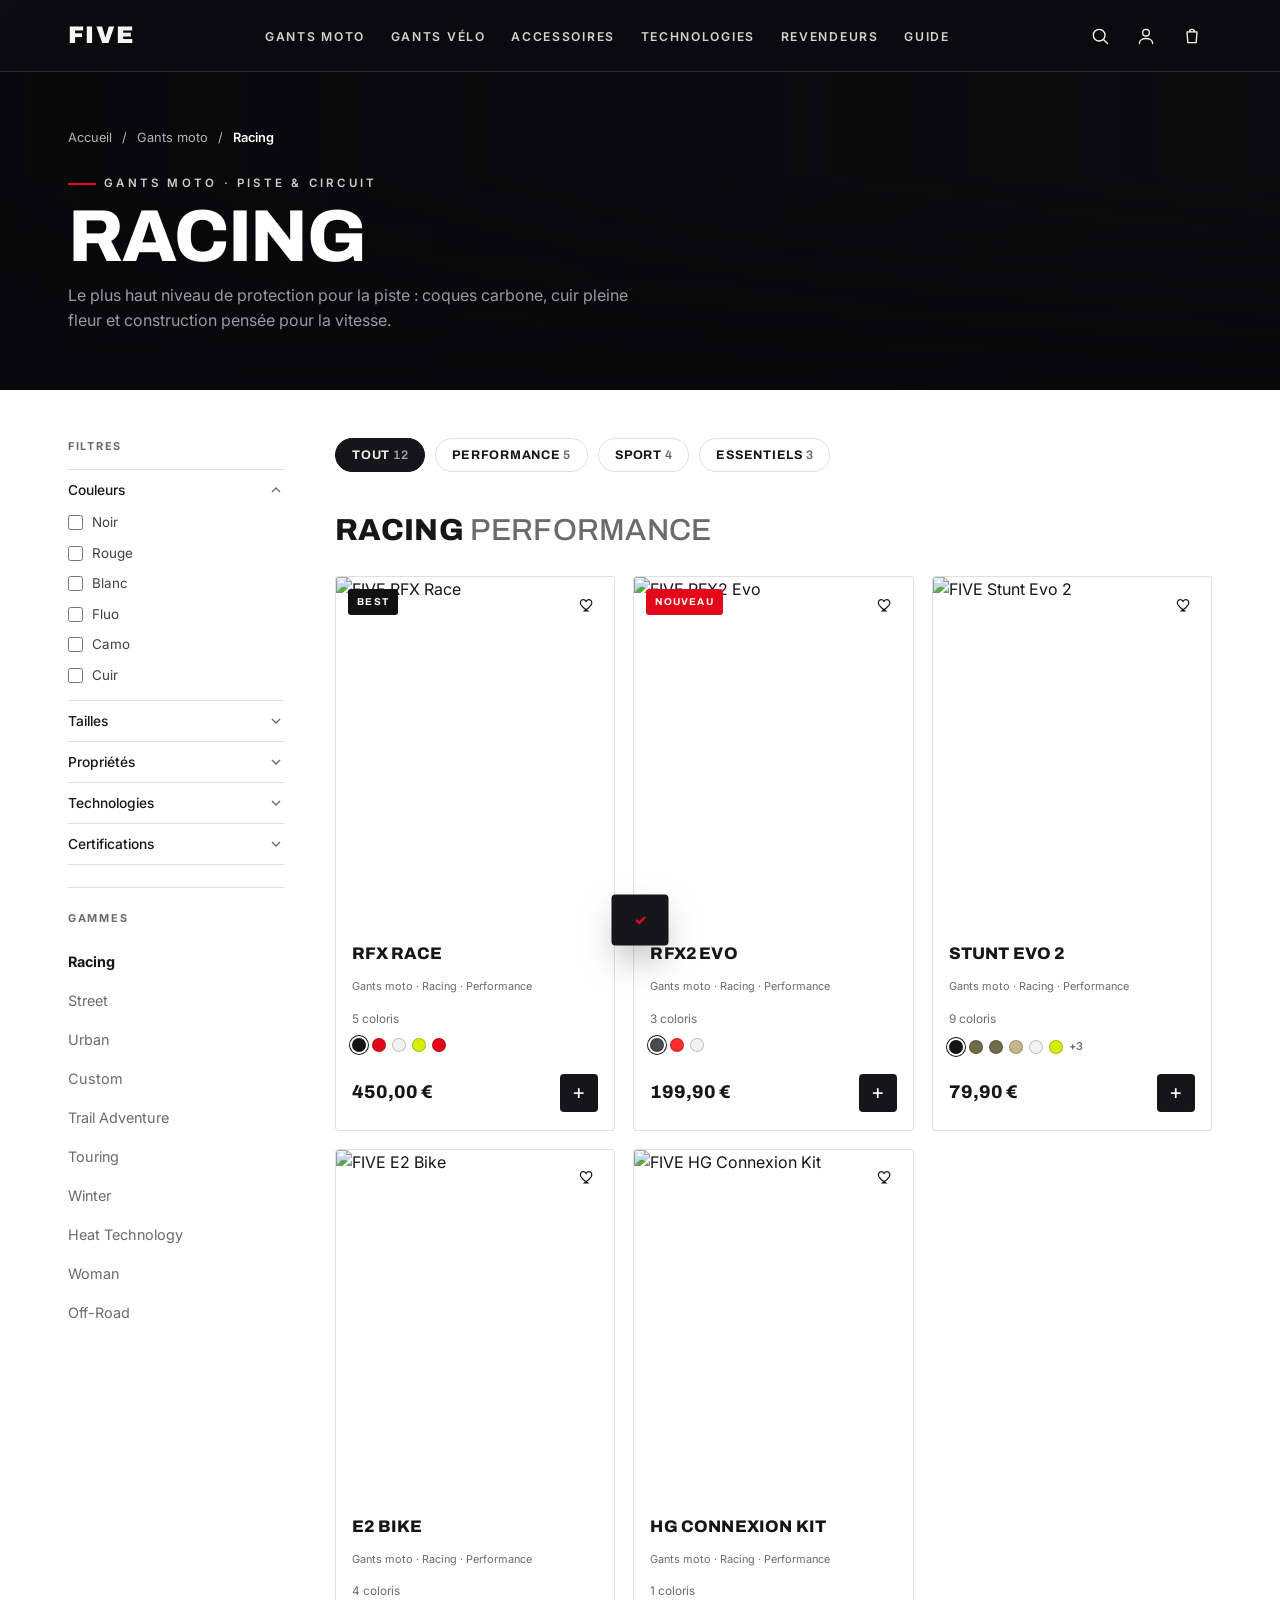
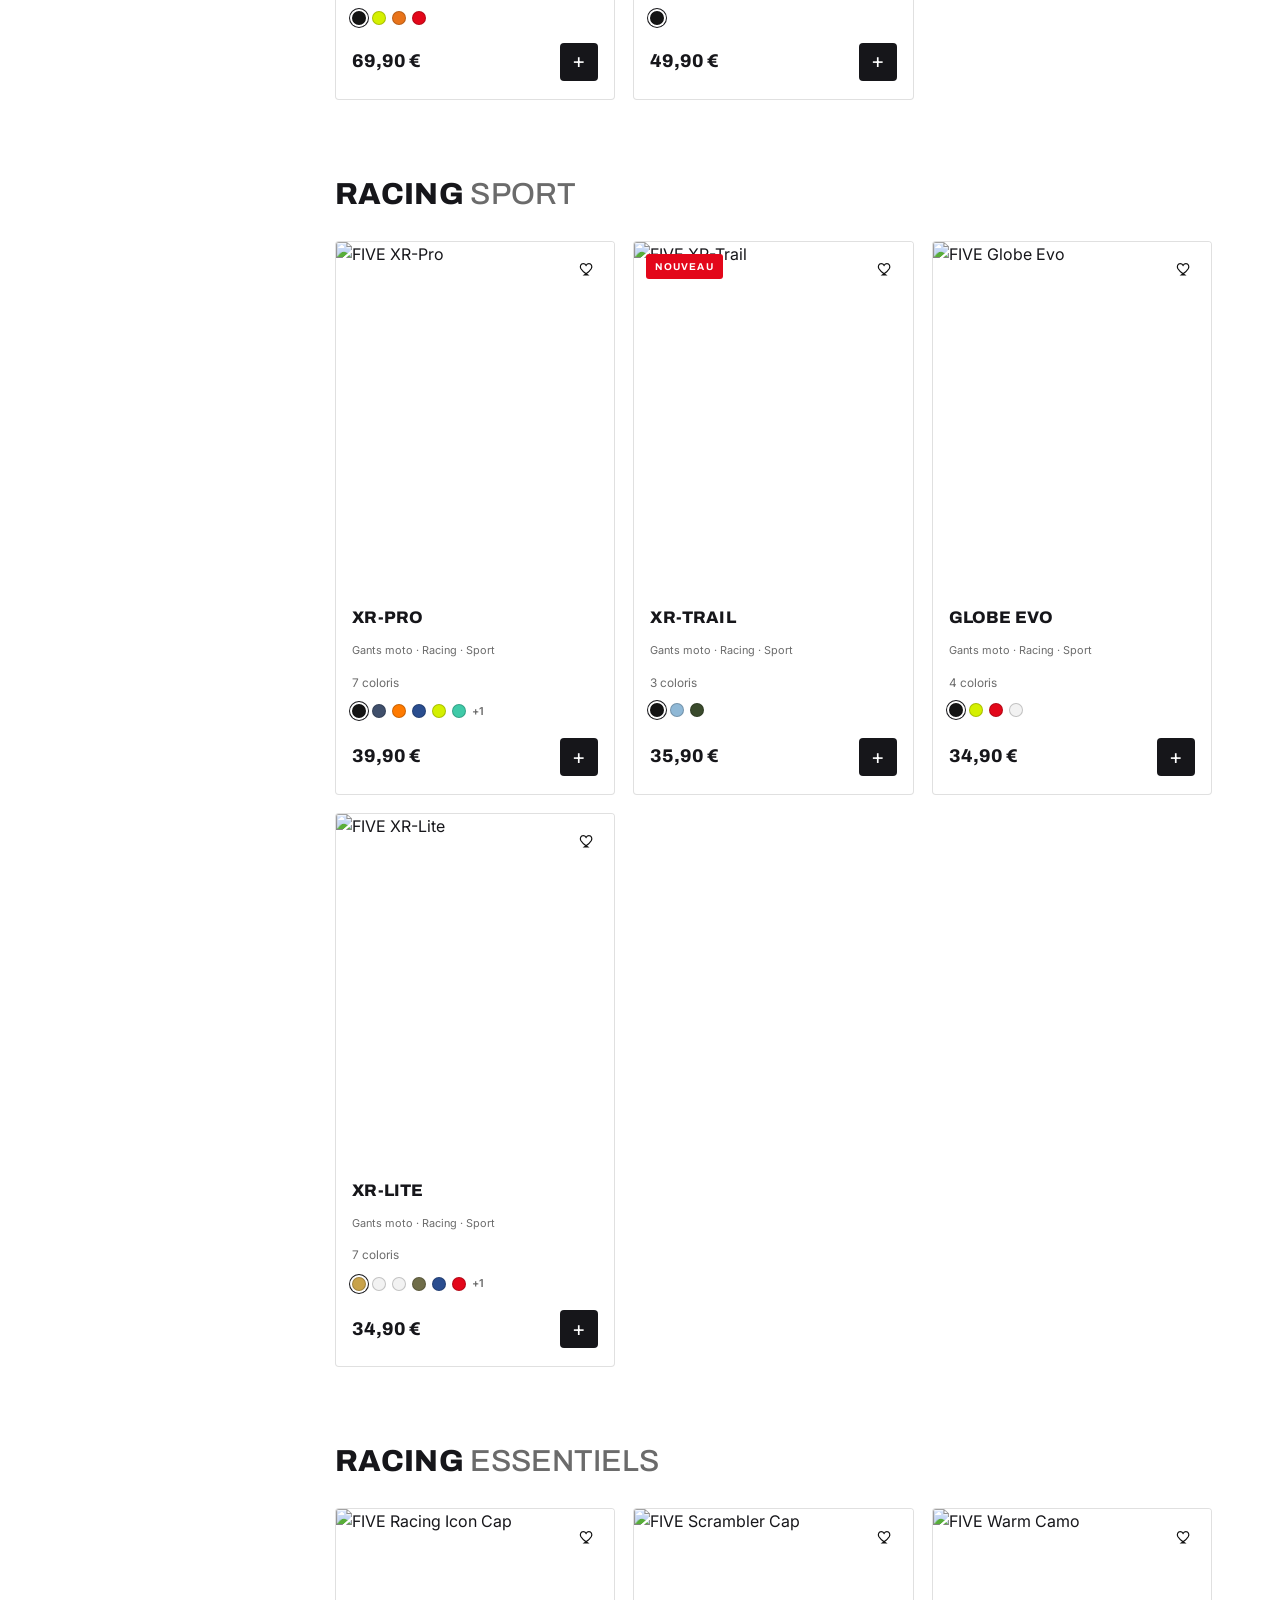
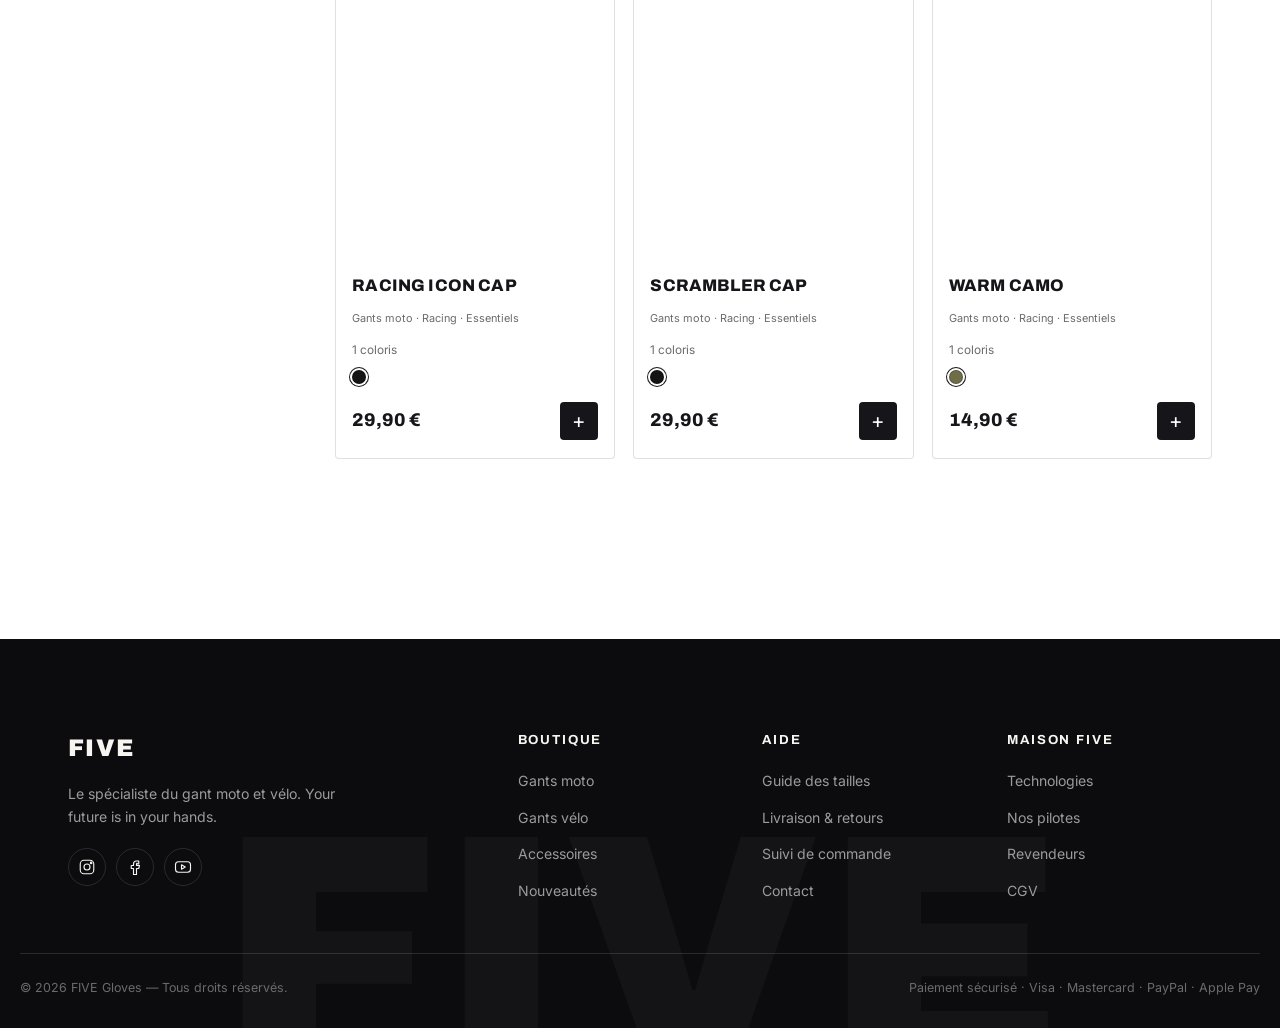
==== categorie.html @ 4d0d334b "Panier complet, pages catégorie et méga-menu de navigation - Panier : module partagé cart.js (localS" ====
<!DOCTYPE html>
<html lang="fr">
<head>
  <meta charset="UTF-8" />
  <meta name="viewport" content="width=device-width, initial-scale=1.0" />
  <title>FIVE — Catégorie</title>
  <link rel="preconnect" href="https://fonts.googleapis.com" />
  <link rel="preconnect" href="https://fonts.gstatic.com" crossorigin />
  <link href="https://fonts.googleapis.com/css2?family=Archivo:ital,wght@0,400;0,500;0,600;0,700;0,800;0,900;1,700;1,800;1,900&family=Inter:wght@400;500;600;700&display=swap" rel="stylesheet" />
  <link rel="stylesheet" href="assets/css/styles.css" />
</head>
<body class="page-category">
  <!-- ============ HEADER ============ -->
  <header class="site-header is-solid" id="header">
    <div class="container header__inner">
      <a href="index.html" class="logo" aria-label="FIVE accueil">FIVE</a>
      <nav class="nav" id="primary-nav" aria-label="Navigation principale">
        <ul class="nav__list">
          <li><a href="index.html#terrain">Gants moto</a></li>
          <li><a href="index.html#terrain">Gants vélo</a></li>
          <li><a href="index.html#nouveautes">Accessoires</a></li>
          <li><a href="index.html#techno">Technologies</a></li>
          <li><a href="#">Revendeurs</a></li>
          <li><a href="#">Guide</a></li>
        </ul>
      </nav>
      <div class="header__actions">
        <button class="icon-btn" aria-label="Rechercher" data-action="search">
          <svg viewBox="0 0 24 24" aria-hidden="true"><circle cx="11" cy="11" r="7"/><line x1="21" y1="21" x2="16.5" y2="16.5"/></svg>
        </button>
        <button class="icon-btn" aria-label="Mon compte">
          <svg viewBox="0 0 24 24" aria-hidden="true"><circle cx="12" cy="8" r="4"/><path d="M4 21c0-4 4-6 8-6s8 2 8 6"/></svg>
        </button>
        <button class="icon-btn icon-btn--cart" aria-label="Panier" data-action="cart">
          <svg viewBox="0 0 24 24" aria-hidden="true"><path d="M6 7h12l-1 13H7L6 7z"/><path d="M9 7a3 3 0 0 1 6 0"/></svg>
          <span class="cart-count" id="cart-count">0</span>
        </button>
        <button class="burger" id="burger" aria-label="Menu" aria-expanded="false" aria-controls="primary-nav">
          <span></span><span></span><span></span>
        </button>
      </div>
    </div>
  </header>

  <main>
    <!-- ============ HERO CATÉGORIE ============ -->
    <section class="cat-hero" id="cat-hero">
      <img class="cat-hero__bg" id="cat-hero-img" src="" alt="" referrerpolicy="no-referrer" />
      <div class="cat-hero__overlay" aria-hidden="true"></div>
      <div class="container cat-hero__inner">
        <nav class="breadcrumb breadcrumb--light" aria-label="Fil d'ariane">
          <a href="index.html">Accueil</a><span>/</span>
          <a href="index.html#categories">Gants moto</a><span>/</span>
          <span id="bc-cat" aria-current="page">Catégorie</span>
        </nav>
        <p class="overline" id="cat-tag">Gants moto</p>
        <h1 class="cat-hero__title" id="cat-name">Catégorie</h1>
        <p class="cat-hero__desc" id="cat-desc"></p>
      </div>
    </section>

    <!-- ============ LISTE PRODUITS ============ -->
    <section class="cat-list">
      <div class="container cat-layout">
        <aside class="cat-sidebar" id="cat-sidebar" aria-label="Filtres et gammes"><!-- JS --></aside>
        <div class="cat-main">
          <div class="cat-chips" id="cat-chips"><!-- JS --></div>
          <div class="cat-groups" id="cat-groups"><!-- JS --></div>
        </div>
      </div>
    </section>
  </main>

  <!-- ============ FOOTER ============ -->
  <footer class="site-footer">
    <span class="footer__watermark" aria-hidden="true">FIVE</span>
    <div class="container footer__inner">
      <div class="footer__brand">
        <a href="index.html" class="logo">FIVE</a>
        <p>Le spécialiste du gant moto et vélo. Your future is in your hands.</p>
        <div class="socials">
          <a href="#" aria-label="Instagram"><svg viewBox="0 0 24 24"><rect x="3" y="3" width="18" height="18" rx="5"/><circle cx="12" cy="12" r="4"/><circle cx="17.5" cy="6.5" r="1"/></svg></a>
          <a href="#" aria-label="Facebook"><svg viewBox="0 0 24 24"><path d="M14 8h3V4h-3a4 4 0 0 0-4 4v2H7v4h3v8h4v-8h3l1-4h-4V8a1 1 0 0 1 1-1z"/></svg></a>
          <a href="#" aria-label="YouTube"><svg viewBox="0 0 24 24"><rect x="2" y="5" width="20" height="14" rx="4"/><path d="M10 9l5 3-5 3V9z"/></svg></a>
        </div>
      </div>
      <nav class="footer__col" aria-label="Boutique">
        <h4>Boutique</h4>
        <ul><li><a href="index.html#nouveautes">Gants moto</a></li><li><a href="index.html#nouveautes">Gants vélo</a></li><li><a href="index.html#nouveautes">Accessoires</a></li><li><a href="index.html#nouveautes">Nouveautés</a></li></ul>
      </nav>
      <nav class="footer__col" aria-label="Aide">
        <h4>Aide</h4>
        <ul><li><a href="#">Guide des tailles</a></li><li><a href="#">Livraison &amp; retours</a></li><li><a href="#">Suivi de commande</a></li><li><a href="#">Contact</a></li></ul>
      </nav>
      <nav class="footer__col" aria-label="Maison Five">
        <h4>Maison Five</h4>
        <ul><li><a href="index.html#techno">Technologies</a></li><li><a href="#">Nos pilotes</a></li><li><a href="#">Revendeurs</a></li><li><a href="#">CGV</a></li></ul>
      </nav>
    </div>
    <div class="container footer__bottom">
      <p>© 2026 FIVE Gloves — Tous droits réservés.</p>
      <p class="footer__pay">Paiement sécurisé · Visa · Mastercard · PayPal · Apple Pay</p>
    </div>
  </footer>

  <div class="toast" id="toast" role="status" aria-live="polite"></div>

  <script src="assets/js/data.js"></script>
  <script src="assets/js/cart.js"></script>
  <script src="assets/js/nav.js"></script>
  <script src="assets/js/categorie.js"></script>
</body>
</html>
---- assets/css/styles.css ----
/* ============================================================
   FIVE — Refonte Home / Base
   ============================================================ */

:root {
  /* Couleurs */
  --black: #0c0c0e;
  --black-soft: #141417;
  --black-card: #1a1a1e;
  --cream: #efece4;
  --cream-soft: #e6e2d8;
  --red: #e3071a;
  --red-dark: #b00514;
  --white: #f6f5f2;
  --ink: #16161a;
  --muted-light: #9a9a9f;
  --muted-dark: #6b6b6b;
  --line-dark: rgba(255, 255, 255, .12);
  --line-light: rgba(0, 0, 0, .12);

  /* Typo */
  --font-display: 'Archivo', system-ui, sans-serif;
  --font-body: 'Inter', system-ui, sans-serif;

  /* Layout */
  --container: 1240px;
  --gutter: clamp(20px, 5vw, 48px);
  --header-h: 72px;
  --radius: 4px;

  --ease: cubic-bezier(.22, 1, .36, 1);
}

/* ---------- Reset ---------- */
*, *::before, *::after { box-sizing: border-box; margin: 0; padding: 0; }

html { scroll-behavior: smooth; -webkit-text-size-adjust: 100%; }

body {
  font-family: var(--font-body);
  background: var(--black);
  color: var(--white);
  line-height: 1.6;
  overflow-x: hidden;
  -webkit-font-smoothing: antialiased;
}

img, svg { display: block; max-width: 100%; }
a { color: inherit; text-decoration: none; }
ul { list-style: none; }
button { font-family: inherit; cursor: pointer; border: none; background: none; color: inherit; }
input { font-family: inherit; }

.container { width: 100%; max-width: var(--container); margin-inline: auto; padding-inline: var(--gutter); }

/* ---------- Typo utilitaires ---------- */
.overline {
  font-family: var(--font-body);
  font-size: .72rem;
  font-weight: 600;
  letter-spacing: .28em;
  text-transform: uppercase;
  color: var(--muted-light);
  display: flex;
  align-items: center;
  gap: .7em;
}
.overline::before { content: ""; width: 28px; height: 2px; background: var(--red); display: inline-block; }
.overline--dark { color: var(--muted-dark); }

.section-title {
  font-family: var(--font-display);
  font-weight: 800;
  font-size: clamp(2rem, 5vw, 3.4rem);
  line-height: .98;
  letter-spacing: -.01em;
  text-transform: uppercase;
  color: var(--ink);
  margin: .35em 0 .4em;
}
.section-title--light { color: var(--white); }

.section-desc { color: var(--muted-dark); max-width: 46ch; font-size: .98rem; }
.section-desc--light { color: var(--muted-light); }

.section-head { margin-bottom: clamp(28px, 5vw, 56px); }
.section-head--row {
  display: flex; justify-content: space-between; align-items: flex-end; gap: 40px; flex-wrap: wrap;
}
.section-desc--right { text-align: right; }

/* ---------- Boutons ---------- */
.btn {
  --bg: var(--red); --fg: #fff;
  display: inline-flex; align-items: center; gap: .7em;
  background: var(--bg); color: var(--fg);
  font-family: var(--font-display);
  font-weight: 700; font-size: .82rem; letter-spacing: .12em; text-transform: uppercase;
  padding: 16px 26px; border-radius: var(--radius);
  transition: transform .35s var(--ease), background .25s, color .25s, box-shadow .35s var(--ease);
  position: relative;
}
.btn .arrow { transition: transform .35s var(--ease); }
.btn:hover { transform: translateY(-2px); }
.btn:hover .arrow { transform: translateX(5px); }

.btn--red:hover { background: var(--red-dark); box-shadow: 0 12px 30px -10px rgba(227, 7, 26, .6); }
.btn--ghost { --bg: transparent; --fg: var(--white); border: 1px solid var(--line-dark); }
.btn--ghost:hover { --bg: rgba(255,255,255,.08); border-color: rgba(255,255,255,.4); }
.btn--mini { padding: 11px 18px; font-size: .72rem; }

/* ============================================================
   HEADER
   ============================================================ */
.site-header {
  position: fixed; inset: 0 0 auto 0; z-index: 100;
  height: var(--header-h);
  display: flex; align-items: center;
  background: transparent;
  transition: background .3s, border-color .3s, height .3s;
  border-bottom: 1px solid transparent;
}
.site-header.is-scrolled {
  background: rgba(12,12,14,.85);
  backdrop-filter: blur(14px);
  border-bottom-color: var(--line-dark);
  height: 62px;
}
.header__inner { display: flex; align-items: center; justify-content: space-between; gap: 24px; }

.logo {
  font-family: var(--font-display);
  font-weight: 900; font-size: 1.5rem; letter-spacing: .06em;
  color: var(--white);
}

.nav__list { display: flex; gap: clamp(14px, 2vw, 30px); }
.nav__list a {
  font-size: .76rem; font-weight: 600; letter-spacing: .14em; text-transform: uppercase;
  color: var(--white); opacity: .85; position: relative; padding: 6px 0;
  transition: opacity .2s;
}
.nav__list a::after {
  content: ""; position: absolute; left: 0; bottom: 0; width: 0; height: 2px; background: var(--red);
  transition: width .3s var(--ease);
}
.nav__list a:hover { opacity: 1; }
.nav__list a:hover::after { width: 100%; }

.header__actions { display: flex; align-items: center; gap: 6px; }
.icon-btn {
  width: 40px; height: 40px; display: grid; place-items: center; border-radius: 50%;
  transition: background .2s;
}
.icon-btn:hover { background: rgba(255,255,255,.1); }
.icon-btn svg { width: 20px; height: 20px; fill: none; stroke: var(--white); stroke-width: 1.6; stroke-linecap: round; stroke-linejoin: round; }
.icon-btn--cart { position: relative; }
.cart-count {
  position: absolute; top: 2px; right: 2px;
  min-width: 17px; height: 17px; padding: 0 4px;
  background: var(--red); color: #fff; border-radius: 9px;
  font-size: .62rem; font-weight: 700; display: grid; place-items: center;
  transform: scale(0); transition: transform .3s var(--ease);
}
.cart-count.is-visible { transform: scale(1); }

/* Burger */
.burger { display: none; width: 40px; height: 40px; flex-direction: column; justify-content: center; gap: 5px; padding: 0 9px; }
.burger span { height: 2px; background: var(--white); border-radius: 2px; transition: transform .3s, opacity .3s; }
.burger[aria-expanded="true"] span:nth-child(1) { transform: translateY(7px) rotate(45deg); }
.burger[aria-expanded="true"] span:nth-child(2) { opacity: 0; }
.burger[aria-expanded="true"] span:nth-child(3) { transform: translateY(-7px) rotate(-45deg); }

/* ============================================================
   HERO
   ============================================================ */
.hero {
  position: relative;
  height: 100vh; height: 100dvh;            /* premier écran = nav + hero = 100vh */
  display: flex; align-items: center;
  padding-top: var(--header-h);             /* contenu sous la nav */
  overflow: hidden;
  background: #08080a;                        /* fallback avant chargement vidéo */
}
.hero__video {
  position: absolute; inset: 0; z-index: 0;
  width: 100%; height: 100%; object-fit: cover;  /* plein écran, derrière la nav */
}
.hero__overlay {
  position: absolute; inset: 0; z-index: 1;
  background:
    linear-gradient(90deg, rgba(8,8,10,.92) 0%, rgba(8,8,10,.7) 32%, rgba(8,8,10,.25) 62%, rgba(8,8,10,.15) 100%),
    linear-gradient(0deg, rgba(8,8,10,.7) 0%, transparent 38%);
}
.hero .container { position: relative; z-index: 2; }
.hero__inner {
  max-width: 640px;                          /* bloc texte calé à gauche */
}
.hero__title {
  font-family: var(--font-display);
  font-weight: 800; text-transform: uppercase;
  font-size: clamp(2.1rem, 5.2vw, 4.1rem);
  line-height: .94; letter-spacing: -.02em;
  margin: 18px 0 22px;
}
.hero__title em { color: var(--red); font-style: italic; }
.hero__lead { max-width: 44ch; color: var(--muted-light); font-size: 1rem; margin-bottom: 30px; }
.hero__cta { display: flex; gap: 14px; flex-wrap: wrap; }
@media (min-width: 769px) { .hero__cta { flex-wrap: nowrap; } .hero__cta .btn { white-space: nowrap; } }

/* ============================================================
   MARQUEE
   ============================================================ */
.marquee {
  background: var(--red); color: #fff; overflow: hidden; padding: 13px 0;
  white-space: nowrap; user-select: none;
  border-block: 1px solid rgba(0,0,0,.15);
}
.marquee__track { display: inline-flex; gap: 0; animation: marquee 38s linear infinite; will-change: transform; }
.marquee:hover .marquee__track { animation-play-state: paused; }
.marquee__item {
  font-family: var(--font-display); font-weight: 700; font-size: .82rem;
  letter-spacing: .16em; text-transform: uppercase; padding-inline: 30px;
  display: inline-flex; align-items: center; gap: 30px;
}
.marquee__item::after { content: "✦"; opacity: .55; }
@keyframes marquee { to { transform: translateX(-50%); } }

/* ============================================================
   TERRAIN
   ============================================================ */
.terrain { background: #fff; color: var(--ink); padding: clamp(70px, 10vw, 130px) 0; }
.terrain__grid { display: flex; gap: 16px; height: clamp(440px, 46vw, 600px); }
.terrain-card {
  position: relative; overflow: hidden; border-radius: var(--radius);
  flex: 1 1 50%; min-width: 0;                 /* split interactif */
  display: flex; align-items: flex-end;
  background: #0c0c0e; color: var(--white); padding: 34px;
  transition: flex-basis .9s cubic-bezier(.65, 0, .25, 1), filter .7s ease, box-shadow .7s ease;
}
.terrain-card__img,
.terrain-card__video {
  position: absolute; inset: 0; z-index: 0;
  width: 100%; height: 100%; object-fit: cover;
}
.terrain-card__img { transition: transform .7s var(--ease); }
.terrain-card__video { opacity: 0; transition: opacity .5s var(--ease); }
.terrain-card.is-active .terrain-card__video { opacity: 1; }
.terrain-card::after {                         /* voile pour la lisibilité du texte */
  content: ""; position: absolute; inset: 0; z-index: 1;
  background: linear-gradient(0deg, rgba(8,8,10,.9) 0%, rgba(8,8,10,.25) 42%, rgba(8,8,10,.15) 75%, rgba(8,8,10,.4) 100%);
  transition: background .5s;
}
/* --- Split : piloté par classes (JS) pour éviter le rebond entre les cartes --- */
/* Spécificité > .reveal (qui sinon écrase la transition de la carte) */
.terrain__grid .terrain-card {
  transition: flex-basis .6s cubic-bezier(.65, 0, .25, 1), filter .5s ease,
              box-shadow .5s ease, opacity .8s var(--ease), transform .8s var(--ease);
}
.terrain-card.is-active {
  flex-basis: 66%;
  box-shadow: 0 30px 60px -28px rgba(0,0,0,.8);
}
.terrain-card.is-dim { flex-basis: 34%; filter: brightness(.45) saturate(.85); }
.terrain-card.is-active .terrain-card__img { transform: scale(1.07); }

.terrain-card__body { position: relative; z-index: 2; transition: transform .6s cubic-bezier(.65, 0, .25, 1); }

/* Révélation du méta + bouton sur la carte active ; repli sur l'autre */
.terrain-card__meta, .terrain-card__body .btn {
  transition: opacity .45s ease, transform .55s cubic-bezier(.65, 0, .25, 1);
}
.terrain-card.is-dim .terrain-card__meta,
.terrain-card.is-dim .terrain-card__body .btn {
  opacity: 0; transform: translateY(14px); pointer-events: none;
}
.terrain-card.is-dim .terrain-card__body { transform: translateY(8px); }
.terrain-card__body h3 {
  font-family: var(--font-display); font-weight: 800; text-transform: uppercase;
  font-size: clamp(1.8rem, 4vw, 2.6rem); line-height: 1; margin: 6px 0 10px;
}
.terrain-card__meta { color: var(--muted-light); font-size: .85rem; margin-bottom: 20px; letter-spacing: .04em; }

/* ============================================================
   SHOP / NOUVEAUTÉS
   ============================================================ */
.shop { background: #fff; color: var(--ink); padding: 0 0 clamp(70px, 10vw, 130px); }
.filters { display: flex; gap: 10px; flex-wrap: wrap; margin-bottom: 36px; }
.filter {
  font-family: var(--font-display); font-weight: 700; font-size: .78rem; letter-spacing: .1em; text-transform: uppercase;
  padding: 10px 20px; border: 1px solid var(--line-light); border-radius: 40px;
  color: var(--ink); transition: all .25s var(--ease);
}
.filter:hover { border-color: var(--ink); }
.filter.is-active { background: var(--ink); color: var(--cream); border-color: var(--ink); }

.product-grid { display: grid; grid-template-columns: repeat(4, 1fr); gap: 18px; }

.card {
  background: #fff; border: 1px solid var(--line-light); border-radius: var(--radius);
  overflow: hidden; display: flex; flex-direction: column;
  transition: transform .4s var(--ease), box-shadow .4s var(--ease), opacity .3s, scale .3s;
}
.card:hover { transform: translateY(-5px); box-shadow: 0 22px 40px -22px rgba(0,0,0,.4); }
.card.is-hidden { display: none; }

.card__media {
  position: relative; aspect-ratio: 4 / 5;          /* = ratio réel des packshots (1200×1500) */
  background: #ffffff;
  display: grid; place-items: center; overflow: hidden;
}
.card__media-link { display: block; width: 100%; height: 100%; }
.card__name a { color: inherit; transition: color .2s; }
.card__name a:hover { color: var(--red); }
.card__img {
  width: 100%; height: 100%; object-fit: contain;   /* ratio identique → remplit sans rogner */
  transition: opacity .25s ease;
}
.card__img.is-swapping { opacity: .15; }

.badge {
  position: absolute; top: 12px; left: 12px; z-index: 2;
  font-family: var(--font-display); font-weight: 700; font-size: .62rem; letter-spacing: .12em; text-transform: uppercase;
  padding: 5px 9px; border-radius: 3px; background: var(--red); color: #fff;
}
.badge--best { background: #111; }
.badge--promo { background: #fff; color: var(--red); border: 1px solid var(--red); }

.wishlist {
  position: absolute; top: 10px; right: 10px; z-index: 2;
  width: 34px; height: 34px; border-radius: 50%; background: rgba(255,255,255,.92);
  display: grid; place-items: center; transition: transform .25s, background .25s;
}
.wishlist svg { width: 17px; height: 17px; fill: none; stroke: #111; stroke-width: 1.7; }
.wishlist:hover { transform: scale(1.12); }
.wishlist.is-active { background: var(--red); }
.wishlist.is-active svg { fill: #fff; stroke: #fff; }

.card__body { padding: 16px 16px 18px; display: flex; flex-direction: column; gap: 8px; flex: 1; }
.card__cat { font-size: .64rem; font-weight: 600; letter-spacing: .18em; text-transform: uppercase; color: var(--muted-dark); }
.card__name { font-family: var(--font-display); font-weight: 800; text-transform: uppercase; font-size: 1.05rem; letter-spacing: .01em; }
.swatches { display: flex; align-items: center; gap: 6px; margin-top: 2px; }
.swatch { width: 14px; height: 14px; padding: 0; border-radius: 50%; border: 1px solid rgba(0,0,0,.2); cursor: pointer; transition: transform .2s, box-shadow .2s; }
.swatch:hover { transform: scale(1.2); }
.swatch.is-active { box-shadow: 0 0 0 2px #fff, 0 0 0 3px var(--ink); }
.swatch-more { font-size: .68rem; font-weight: 600; color: var(--muted-dark); letter-spacing: .02em; }

.card__foot { margin-top: auto; display: flex; align-items: center; justify-content: space-between; padding-top: 10px; }
.price { font-family: var(--font-display); font-weight: 800; font-size: 1.15rem; }
.price small { display: block; font-size: .6rem; font-weight: 500; color: var(--muted-dark); text-decoration: line-through; letter-spacing: .04em; }
.add-btn {
  width: 38px; height: 38px; border-radius: var(--radius); background: var(--ink); color: #fff;
  display: grid; place-items: center; font-size: 1.3rem; line-height: 1; transition: background .25s, transform .25s;
}
.add-btn:hover { background: var(--red); transform: scale(1.05); }

/* ============================================================
   TECHNO
   ============================================================ */
.techno { background: var(--black); padding: clamp(70px, 10vw, 130px) 0; }

/* Explorateur techno : liste à gauche, visuel macro à droite */
.tech-explorer {
  display: grid; grid-template-columns: 0.92fr 1.08fr; gap: clamp(28px, 4vw, 60px);
  align-items: stretch;
  min-height: clamp(480px, 46vw, 560px);   /* hauteur figée : pas de saut au hover */
}

.tech-list { display: flex; flex-direction: column; }
.tech-item {
  position: relative; width: 100%; text-align: left; color: var(--white);
  flex: 1 1 0;                                  /* parts égales -> aucun reflow au hover */
  padding: 18px 10px 18px 24px; border-top: 1px solid var(--line-dark);
  display: flex; flex-direction: column; justify-content: center;
  transition: padding .4s var(--ease);
}
.tech-list .tech-item:last-child { border-bottom: 1px solid var(--line-dark); }
.tech-item::before {
  content: ""; position: absolute; left: 0; top: -1px; bottom: -1px; width: 3px;
  background: var(--red); transform: scaleY(0); transform-origin: top; transition: transform .4s var(--ease); z-index: 1;
}
.tech-item.is-active::before { transform: scaleY(1); }
.tech-item.is-active { padding-left: 30px; }

.tech-item__num {
  font-family: var(--font-display); font-weight: 900; font-size: .9rem;
  color: rgba(255,255,255,.28); letter-spacing: .04em; transition: color .35s;
}
.tech-item.is-active .tech-item__num { color: var(--red); }

.tech-item__head { display: flex; align-items: center; gap: 16px; margin-top: 8px; }
.tech-item__icon { width: 30px; height: 30px; flex: 0 0 auto; color: rgba(255,255,255,.55); transition: color .35s; }
.tech-item__icon svg { width: 100%; height: 100%; fill: none; stroke: currentColor; stroke-width: 1.5; stroke-linecap: round; stroke-linejoin: round; }
.tech-item.is-active .tech-item__icon { color: var(--red); }
.tech-item__title h3 {
  font-family: var(--font-display); font-weight: 800; text-transform: uppercase;
  font-size: clamp(1.15rem, 1.6vw, 1.5rem); line-height: 1; letter-spacing: .01em;
  color: rgba(255,255,255,.6); transition: color .35s;
}
.tech-item.is-active .tech-item__title h3 { color: #fff; }
.tech-item__tag { display: block; margin-top: 4px; font-size: .64rem; font-weight: 600; letter-spacing: .14em; text-transform: uppercase; color: var(--muted-light); }

/* Visuel macro */
.tech-visual { position: relative; border-radius: var(--radius); overflow: hidden; background: #000; min-height: 100%; }
.tech-shot { position: absolute; inset: 0; margin: 0; opacity: 0; transition: opacity .6s var(--ease); }
.tech-shot.is-active { opacity: 1; }
.tech-shot img { width: 100%; height: 100%; object-fit: cover; transform: scale(1.02); }
.tech-shot.is-active img { animation: tech-zoom 8s ease-out forwards; }
@keyframes tech-zoom { from { transform: scale(1.02); } to { transform: scale(1.12); } }
.tech-visual::after {
  content: ""; position: absolute; inset: 0; z-index: 1; pointer-events: none;
  background: linear-gradient(0deg, rgba(8,8,10,.7) 0%, transparent 45%), linear-gradient(90deg, rgba(8,8,10,.35), transparent 40%);
}
.tech-visual__caption {
  position: absolute; left: 0; right: 0; bottom: 0; z-index: 2; padding: 28px clamp(22px,3vw,34px);
  opacity: 0; transform: translateY(12px);
  transition: opacity .5s var(--ease), transform .5s var(--ease);
}
.tech-visual__caption.is-in { opacity: 1; transform: none; }
.tech-visual__caption .cap-num {
  font-family: var(--font-display); font-weight: 800; font-size: .72rem; letter-spacing: .14em; color: var(--red); display: block; margin-bottom: 8px;
}
.tech-visual__caption p { color: rgba(255,255,255,.9); font-size: clamp(.92rem, 1.1vw, 1.05rem); line-height: 1.45; max-width: 44ch; }

/* ============================================================
   PROOF / STATS
   ============================================================ */
.proof { background: #fff; color: var(--ink); padding: clamp(70px, 10vw, 120px) 0; }
.proof__inner { display: grid; grid-template-columns: 1.1fr 1fr; gap: clamp(40px, 6vw, 80px); align-items: center; }
.proof__text {
  font-family: var(--font-display); font-weight: 800; text-transform: uppercase;
  font-size: clamp(1.6rem, 3.4vw, 2.6rem); line-height: 1.05; letter-spacing: -.01em; margin: 16px 0 18px;
}
.proof__text em { color: var(--red); font-style: italic; }
.proof__quote cite { color: var(--muted-dark); font-style: normal; font-size: .9rem; letter-spacing: .04em; }

.stats { display: grid; grid-template-columns: 1fr 1fr; gap: 30px 24px; }
.stat { border-top: 2px solid var(--ink); padding-top: 14px; }
.stat__num { font-family: var(--font-display); font-weight: 900; font-size: clamp(2.4rem, 5vw, 3.6rem); line-height: 1; display: block; }
.stat__num .pct { color: var(--red); }
.stat__label { font-size: .76rem; font-weight: 600; letter-spacing: .14em; text-transform: uppercase; color: var(--muted-dark); }

/* ============================================================
   NEWSLETTER
   ============================================================ */
.newsletter { background: var(--black-soft); padding: clamp(70px, 10vw, 120px) 0; text-align: center; }
.newsletter__inner { max-width: 620px; margin-inline: auto; display: flex; flex-direction: column; align-items: center; }
.newsletter .overline { justify-content: center; }
.newsletter__form { display: flex; gap: 10px; width: 100%; max-width: 480px; margin-top: 26px; }
.newsletter__form input {
  flex: 1; background: rgba(255,255,255,.06); border: 1px solid var(--line-dark);
  border-radius: var(--radius); padding: 15px 18px; color: var(--white); font-size: .95rem;
  transition: border-color .25s, background .25s;
}
.newsletter__form input:focus { outline: none; border-color: var(--red); background: rgba(255,255,255,.1); }
.newsletter__msg { margin-top: 14px; font-size: .85rem; min-height: 1.2em; color: var(--red); }
.newsletter__msg.is-ok { color: #38d39f; }

/* ============================================================
   FOOTER
   ============================================================ */
.site-footer { position: relative; background: var(--black); padding-top: clamp(60px, 8vw, 90px); overflow: hidden; }
.footer__watermark {
  position: absolute; left: 50%; bottom: -.28em; transform: translateX(-50%);
  font-family: var(--font-display); font-weight: 900; font-size: 26vw; line-height: 1;
  color: rgba(255,255,255,.03); pointer-events: none; white-space: nowrap;
}
.footer__inner { position: relative; display: grid; grid-template-columns: 2fr 1fr 1fr 1fr; gap: 40px; padding-bottom: 50px; }
.footer__brand p { color: var(--muted-light); font-size: .88rem; max-width: 30ch; margin: 16px 0 20px; }
.socials { display: flex; gap: 10px; }
.socials a { width: 38px; height: 38px; border: 1px solid var(--line-dark); border-radius: 50%; display: grid; place-items: center; transition: background .25s, border-color .25s; }
.socials a:hover { background: var(--red); border-color: var(--red); }
.socials svg { width: 18px; height: 18px; fill: none; stroke: var(--white); stroke-width: 1.5; stroke-linecap: round; stroke-linejoin: round; }
.footer__col h4 { font-family: var(--font-display); font-weight: 700; text-transform: uppercase; font-size: .82rem; letter-spacing: .14em; margin-bottom: 18px; }
.footer__col ul { display: flex; flex-direction: column; gap: 11px; }
.footer__col a { color: var(--muted-light); font-size: .88rem; transition: color .2s; }
.footer__col a:hover { color: var(--white); }
.footer__bottom {
  position: relative; display: flex; justify-content: space-between; gap: 16px; flex-wrap: wrap;
  border-top: 1px solid var(--line-dark); padding: 24px 0 30px;
  font-size: .78rem; color: var(--muted-dark);
}

/* ============================================================
   TOAST
   ============================================================ */
.toast {
  position: fixed; bottom: 26px; left: 50%; transform: translateX(-50%) translateY(140%);
  background: var(--ink); color: #fff; padding: 14px 22px; border-radius: var(--radius);
  font-size: .9rem; font-weight: 500; z-index: 300; box-shadow: 0 16px 40px -12px rgba(0,0,0,.6);
  display: flex; align-items: center; gap: 10px; transition: transform .45s var(--ease);
}
.toast::before { content: "✓"; color: var(--red); font-weight: 800; }
.toast.is-visible { transform: translateX(-50%) translateY(0); }

/* ============================================================
   REVEAL ANIMATION
   ============================================================ */
.reveal { opacity: 0; transform: translateY(28px); transition: opacity .7s var(--ease), transform .7s var(--ease); }
.reveal.is-in { opacity: 1; transform: none; }

/* ============================================================
   RESPONSIVE
   ============================================================ */
@media (max-width: 1024px) {
  .product-grid { grid-template-columns: repeat(3, 1fr); }
  .footer__inner { grid-template-columns: 1fr 1fr; }
  .footer__brand { grid-column: 1 / -1; }
}

@media (max-width: 768px) {
  :root { --header-h: 60px; }
  .nav {
    position: fixed; inset: 0 0 0 auto; width: min(80vw, 340px);
    background: var(--black-soft); border-left: 1px solid var(--line-dark);
    transform: translateX(100%); transition: transform .4s var(--ease);
    display: flex; align-items: center; padding: 80px 36px; z-index: 90;
  }
  .nav.is-open { transform: translateX(0); }
  .nav__list { flex-direction: column; gap: 22px; }
  .nav__list a { font-size: 1rem; }
  .burger { display: flex; }
  .terrain__grid { flex-direction: column; height: auto; }
  .terrain-card { aspect-ratio: 4 / 3; flex: 0 0 auto; }
  /* pas de split au tactile : tout reste lisible */
  .terrain-card.is-dim { filter: none; }
  .terrain-card.is-dim .terrain-card__meta,
  .terrain-card.is-dim .terrain-card__body .btn { opacity: 1; transform: none; }
  .terrain-card.is-dim .terrain-card__body { transform: none; }
  .product-grid { grid-template-columns: repeat(2, 1fr); }
  .tech-explorer { grid-template-columns: 1fr; gap: 24px; }
  .tech-visual { aspect-ratio: 4 / 3; min-height: 0; order: -1; }
  .proof__inner { grid-template-columns: 1fr; }
  .section-head--row { flex-direction: column; align-items: flex-start; }
  .section-desc--right { text-align: left; }
}

@media (max-width: 480px) {
  .product-grid { grid-template-columns: 1fr 1fr; gap: 12px; }
  .hero__cta { flex-direction: column; align-items: stretch; }
  .hero__cta .btn { justify-content: center; }
  .newsletter__form { flex-direction: column; }
  .stats { grid-template-columns: 1fr 1fr; }
  .footer__inner { grid-template-columns: 1fr 1fr; }
}

@media (prefers-reduced-motion: reduce) {
  *, *::before, *::after { animation-duration: .01ms !important; animation-iteration-count: 1 !important; transition-duration: .01ms !important; scroll-behavior: auto; }
  .reveal { opacity: 1; transform: none; }
}

/* ============================================================
   FICHE PRODUIT
   ============================================================ */
.page-product { background: #ffffff; }
.buy-zone { background: #EEECED; }
.site-header.is-solid {
  background: rgba(12,12,14,.95); backdrop-filter: blur(14px);
  border-bottom-color: var(--line-dark);
}

.breadcrumb {
  display: flex; gap: 10px; align-items: center;
  padding-top: calc(var(--header-h) + 24px); padding-bottom: 8px;
  font-size: .8rem; color: var(--muted-dark);
}
.breadcrumb a:hover { color: var(--ink); }
.breadcrumb [aria-current] { color: var(--ink); font-weight: 600; }

.product {
  display: grid; grid-template-columns: 1.05fr .95fr;
  gap: clamp(28px, 5vw, 64px);
  padding-block: clamp(16px, 3vw, 32px) clamp(50px, 7vw, 90px);
  align-items: start; color: var(--ink);
}

/* Galerie — grandes images empilées (proportions naturelles, sans cadre) */
.gallery { display: flex; flex-direction: column; gap: 14px; }
.gallery__extra { display: flex; flex-direction: column; gap: 14px; }
.gallery__cell { position: relative; margin: 0; }
.gallery__cell img { width: 100%; height: auto; display: block; transition: opacity .25s ease; }
#main-img.is-swapping { opacity: .12; }
.gallery__cell--main .badge { top: 16px; left: 16px; }

/* Infos — bloc d'achat sticky */
.product__info { padding-top: 4px; position: sticky; top: calc(var(--header-h) + 22px); align-self: start; }
.product__tags { display: flex; flex-wrap: wrap; gap: 8px; margin: -10px 0 22px; }
.tag {
  font-family: var(--font-display); font-weight: 700; font-size: .68rem; letter-spacing: .08em; text-transform: uppercase;
  padding: 6px 12px; border: 1px solid var(--line-light); border-radius: 40px; color: var(--ink);
}
.product__name {
  font-family: var(--font-display); font-weight: 800; text-transform: uppercase;
  font-size: clamp(2rem, 4vw, 3rem); line-height: 1; letter-spacing: -.01em; margin: 6px 0 0;
}
.product__rating { display: flex; align-items: center; gap: 10px; margin: 12px 0 14px; font-size: .85rem; color: var(--muted-dark); }
.product__rating .stars { color: var(--red); letter-spacing: 2px; }
.product__price { font-family: var(--font-display); font-weight: 800; font-size: 2rem; margin-bottom: 26px; }

.product__opt { margin-bottom: 22px; }
.opt-label { font-size: .76rem; font-weight: 600; letter-spacing: .1em; text-transform: uppercase; color: var(--muted-dark); margin-bottom: 11px; display: flex; justify-content: space-between; align-items: center; }
.opt-label strong { color: var(--ink); text-transform: none; letter-spacing: 0; }
.opt-link { font-size: .72rem; color: var(--muted-dark); text-decoration: underline; }
.swatches--lg { gap: 10px; }
.swatches--lg .swatch { width: 26px; height: 26px; }
.swatches--lg .swatch.is-active { box-shadow: 0 0 0 2px #fff, 0 0 0 3px var(--ink); }

.sizes { display: flex; gap: 8px; flex-wrap: wrap; }
.size {
  min-width: 48px; height: 46px; padding: 0 12px; border: 1px solid var(--line-light);
  border-radius: var(--radius); font-family: var(--font-display); font-weight: 700; font-size: .85rem;
  color: var(--ink); transition: all .2s;
}
.size:hover { border-color: var(--ink); }
.size.is-active { background: var(--ink); color: var(--cream); border-color: var(--ink); }
.sizes.shake { animation: shake .4s; }
@keyframes shake { 0%,100% { transform: translateX(0); } 25% { transform: translateX(-6px); } 75% { transform: translateX(6px); } }

.product__actions { display: flex; gap: 12px; align-items: stretch; margin: 26px 0 24px; }
.qty { display: flex; align-items: center; border: 1px solid var(--line-light); border-radius: var(--radius); }
.qty button { width: 44px; height: 48px; font-size: 1.2rem; color: var(--ink); }
.qty span { min-width: 34px; text-align: center; font-weight: 700; }
.product__actions .btn { flex: 1; justify-content: center; }
.wishlist--lg { position: static; width: 48px; height: 48px; border: 1px solid var(--line-light); background: #fff; border-radius: var(--radius); }
.wishlist--lg svg { width: 20px; height: 20px; }

.product__perks { display: grid; grid-template-columns: 1fr 1fr; gap: 9px 18px; border-top: 1px solid var(--line-light); padding-top: 20px; margin-bottom: 26px; }
.product__perks li { font-size: .84rem; color: var(--muted-dark); padding-left: 20px; position: relative; }
.product__perks li::before { content: "✓"; position: absolute; left: 0; color: var(--red); font-weight: 700; }

.product__desc h2 { font-family: var(--font-display); font-weight: 700; text-transform: uppercase; font-size: 1.1rem; letter-spacing: .03em; margin-bottom: 10px; }
.product__desc p { color: var(--muted-dark); font-size: .95rem; max-width: 60ch; }

/* Produits similaires */
.related { background: #fff; padding: clamp(50px, 7vw, 90px) 0; color: var(--ink); }
.card--link { text-decoration: none; }

@media (max-width: 860px) {
  .product { grid-template-columns: 1fr; }
  .product__info { position: static; }
  .product__perks { grid-template-columns: 1fr; }
}

/* ---------- Fiche produit : détails / specs / caractéristiques ---------- */
.pdetails { background: #fff; color: var(--ink); padding: clamp(40px,6vw,80px) 0 clamp(50px,7vw,90px); }
.pdetails[hidden] { display: none; }
.pdetails .section-head { margin-bottom: clamp(24px,3vw,40px); }

/* Specs en cartes-icônes */
.specs-row {
  display: grid; grid-template-columns: repeat(auto-fit, minmax(146px, 1fr)); gap: 12px;
  margin-bottom: clamp(40px,5vw,64px);
}
.specs-row[hidden] { display: none; }
.spec {
  display: flex; flex-direction: column; align-items: center; text-align: center; gap: 12px;
  background: #fff; border: 1px solid var(--line-light); border-radius: var(--radius);
  padding: 26px 14px;
  transition: transform .3s var(--ease), box-shadow .3s var(--ease), border-color .3s;
}
.spec:hover { transform: translateY(-3px); box-shadow: 0 16px 30px -20px rgba(0,0,0,.4); border-color: rgba(0,0,0,.2); }
.spec img { width: 40px; height: 40px; object-fit: contain; }
.spec span { font-family: var(--font-display); font-weight: 700; font-size: .7rem; letter-spacing: .06em; text-transform: uppercase; }

/* Caractéristiques — fiche technique deux colonnes */
.features { display: grid; grid-template-columns: 1fr 1fr; gap: 0 clamp(32px,5vw,64px); }
.features[hidden] { display: none; }
.features li {
  display: flex; align-items: flex-start; gap: 14px;
  padding: 16px 0; border-top: 1px solid var(--line-light);
  font-size: .94rem; line-height: 1.5; color: #2a2a2e;
}
.features li::before {
  content: ""; flex: 0 0 auto; margin-top: .5em;
  width: 7px; height: 7px; border-radius: 50%; background: var(--red);
}

@media (max-width: 720px) {
  .features { grid-template-columns: 1fr; }
}

/* ---------- Fiche produit : photos de zoom / lifestyle ---------- */
.media { background: #fff; padding: 0 0 clamp(50px,7vw,90px); }
.media[hidden] { display: none; }
.media__grid { display: grid; grid-template-columns: 1fr 1fr; gap: 16px; }
.media__cell {
  margin: 0; overflow: hidden; border-radius: var(--radius);
  aspect-ratio: 4 / 5; background: #0c0c0e;
}
.media__cell img { width: 100%; height: 100%; object-fit: cover; display: block; }
/* rythme : la 1re photo en pleine largeur, plus panoramique */
.media__cell:first-child { grid-column: 1 / -1; aspect-ratio: 16 / 9; }

@media (max-width: 720px) {
  .media__grid { grid-template-columns: 1fr; }
  .media__cell, .media__cell:first-child { aspect-ratio: 4 / 5; }
}

/* ============================================================
   CATÉGORIES MOTO (univers)
   ============================================================ */
.categories { background: #fff; color: var(--ink); padding: clamp(40px,6vw,80px) 0 clamp(70px,10vw,120px); overflow: hidden; }

/* Carrousel pleine largeur, à défilement manuel (contrôles) */
.cat-carousel {
  width: 100vw; margin-left: calc(50% - 50vw);
  margin-top: clamp(28px,4vw,52px);
}
.cat-track {
  display: flex; gap: 18px;
  overflow-x: auto; scroll-snap-type: x mandatory;
  scrollbar-width: none;
}
.cat-track::-webkit-scrollbar { display: none; }

.category-card {
  position: relative; flex: 0 0 clamp(280px, 26vw, 400px); aspect-ratio: 3 / 4;
  scroll-snap-align: start;
  overflow: hidden; border-radius: var(--radius);
  display: flex; align-items: flex-end; color: #fff; isolation: isolate;
}
.category-card img {
  position: absolute; inset: 0; z-index: 0; width: 100%; height: 100%; object-fit: cover;
  transition: transform .6s var(--ease);
}
.category-card::after {
  content: ""; position: absolute; inset: 0; z-index: 1;
  background: linear-gradient(0deg, rgba(8,8,10,.9) 0%, rgba(8,8,10,.15) 55%, rgba(8,8,10,.3) 100%);
  transition: background .4s;
}
.category-card:hover img { transform: scale(1.07); }
.category-card:hover::after { background: linear-gradient(0deg, rgba(8,8,10,.92) 0%, rgba(227,7,26,.25) 60%, rgba(8,8,10,.3) 100%); }
.category-card__num {
  position: absolute; top: 16px; right: 18px; z-index: 2;
  font-family: var(--font-display); font-weight: 900; font-size: 2.4rem; line-height: 1;
  color: rgba(255,255,255,.22); letter-spacing: -.02em; transition: color .4s;
}
.category-card:hover .category-card__num { color: rgba(255,255,255,.45); }
.category-card__body { position: relative; z-index: 2; padding: 26px; width: 100%; }
.category-card__tag { font-size: .66rem; font-weight: 600; letter-spacing: .18em; text-transform: uppercase; color: rgba(255,255,255,.72); }
.category-card h3 { font-family: var(--font-display); font-weight: 800; text-transform: uppercase; font-size: clamp(1.5rem, 2vw, 2rem); line-height: .98; margin-top: 5px; }
.category-card__go {
  display: inline-flex; align-items: center; gap: .4em;
  font-family: var(--font-display); font-weight: 700; font-size: .72rem; letter-spacing: .1em; text-transform: uppercase;
  color: #fff; margin-top: 14px; max-height: 0; opacity: 0; transform: translateY(8px);
  transition: opacity .4s var(--ease), transform .4s var(--ease), max-height .4s var(--ease);
}
.category-card__go .arrow { transition: transform .35s var(--ease); }
.category-card:hover .category-card__go { opacity: 1; transform: translateY(0); max-height: 2em; }
.category-card:hover .category-card__go .arrow { transform: translateX(4px); }

/* Contrôles du carrousel (DA Five) */
.cat-controls {
  display: flex; align-items: center; justify-content: space-between; gap: 20px;
  margin-top: clamp(22px,3vw,34px);
}
.cat-dots { display: flex; align-items: center; gap: 8px; }
.cat-dot {
  width: 9px; height: 9px; padding: 0; border-radius: 50%;
  background: rgba(0,0,0,.16); transition: width .3s var(--ease), background .3s var(--ease), border-radius .3s var(--ease);
}
.cat-dot:hover { background: rgba(0,0,0,.4); }
.cat-dot.is-active { width: 26px; border-radius: 5px; background: var(--red); }

.cat-arrows { display: flex; gap: 10px; }
.cat-arrow {
  width: 52px; height: 52px; border-radius: 50%;
  border: 1px solid var(--line-light); background: #fff; color: var(--ink);
  display: grid; place-items: center;
  transition: background .25s, color .25s, border-color .25s, transform .25s var(--ease);
}
.cat-arrow svg { width: 20px; height: 20px; fill: none; stroke: currentColor; stroke-width: 2; stroke-linecap: round; stroke-linejoin: round; }
.cat-arrow:hover { background: var(--red); color: #fff; border-color: var(--red); }
.cat-arrow:active { transform: scale(.94); }
.cat-arrow:disabled { opacity: .3; pointer-events: none; }

@media (max-width: 600px) {
  .category-card { flex-basis: 78vw; }
  .category-card__go { max-height: 2em; opacity: 1; transform: none; }
  .cat-arrow { width: 46px; height: 46px; }
}

/* ============================================================
   TRANSITION DIAGONALE (discipline blanc -> techno noir)
   ============================================================ */
.techno { position: relative; }
.techno::before {
  content: ""; position: absolute; left: 0; right: 0; top: -4vw; height: 4vw; z-index: 1;
  background: var(--black);
  clip-path: polygon(0 100%, 100% 0, 100% 100%);   /* le noir remonte en biais sur le blanc */
}

/* ============================================================
   PANIER — tiroir latéral (mini-cart)
   ============================================================ */
.cart-drawer { position: fixed; inset: 0; z-index: 200; visibility: hidden; }
.cart-drawer.is-open { visibility: visible; }
.cart-drawer__backdrop {
  position: absolute; inset: 0; background: rgba(6,6,8,.6); opacity: 0;
  transition: opacity .4s var(--ease); backdrop-filter: blur(2px);
}
.cart-drawer.is-open .cart-drawer__backdrop { opacity: 1; }

.cart-panel {
  position: absolute; top: 0; right: 0; height: 100%; width: min(420px, 92vw);
  background: var(--black-soft); color: var(--white);
  display: flex; flex-direction: column;
  transform: translateX(100%); transition: transform .45s var(--ease);
  box-shadow: -20px 0 60px -20px rgba(0,0,0,.7);
}
.cart-drawer.is-open .cart-panel { transform: translateX(0); }

.cart-panel__head { display: flex; align-items: center; justify-content: space-between; padding: 22px 24px; border-bottom: 1px solid var(--line-dark); }
.cart-panel__head h2 { font-family: var(--font-display); font-weight: 800; text-transform: uppercase; font-size: 1.15rem; letter-spacing: .04em; }
.cart-panel__count { color: var(--muted-light); font-weight: 600; }
.cart-panel__close { width: 38px; height: 38px; display: grid; place-items: center; border-radius: 50%; transition: background .2s; }
.cart-panel__close:hover { background: rgba(255,255,255,.1); }
.cart-panel__close svg { width: 20px; height: 20px; fill: none; stroke: var(--white); stroke-width: 1.8; stroke-linecap: round; }

.cart-panel__items { flex: 1; overflow-y: auto; padding: 8px 24px; }
.cart-empty { padding: 60px 0; text-align: center; display: flex; flex-direction: column; align-items: center; gap: 20px; }
.cart-empty p { color: var(--muted-light); }

.cart-line { display: grid; grid-template-columns: 72px 1fr auto; gap: 14px; padding: 18px 0; border-bottom: 1px solid var(--line-dark); }
.cart-line__media { width: 72px; height: 82px; background: #fff; border-radius: var(--radius); overflow: hidden; }
.cart-line__media img { width: 100%; height: 100%; object-fit: contain; padding: 6%; }
.cart-line__name { font-family: var(--font-display); font-weight: 700; text-transform: uppercase; font-size: .92rem; }
.cart-line__meta { color: var(--muted-light); font-size: .78rem; margin: 3px 0 12px; }
.cart-line__qty { display: inline-flex; align-items: center; border: 1px solid var(--line-dark); border-radius: 40px; }
.cart-line__qty button { width: 30px; height: 30px; font-size: 1rem; color: var(--white); }
.cart-line__qty span { min-width: 26px; text-align: center; font-weight: 700; font-size: .85rem; }
.cart-line__right { display: flex; flex-direction: column; align-items: flex-end; justify-content: space-between; }
.cart-line__price { font-family: var(--font-display); font-weight: 800; font-size: .98rem; }
.cart-line__rm { font-size: .72rem; color: var(--muted-light); text-decoration: underline; transition: color .2s; }
.cart-line__rm:hover { color: var(--red); }

.cart-panel__foot { padding: 20px 24px 26px; border-top: 1px solid var(--line-dark); background: var(--black); }
.cart-panel__foot:empty { display: none; }
.cart-total { display: flex; justify-content: space-between; align-items: baseline; margin-bottom: 4px; }
.cart-total span { font-size: .8rem; letter-spacing: .1em; text-transform: uppercase; color: var(--muted-light); }
.cart-total strong { font-family: var(--font-display); font-weight: 900; font-size: 1.5rem; }
.cart-note { font-size: .74rem; color: var(--muted-dark); margin-bottom: 16px; }
.cart-btn { width: 100%; justify-content: center; margin-top: 10px; }

/* ============================================================
   PAGE PANIER
   ============================================================ */
.page-cart { background: #fff; }
.cart-page { color: var(--ink); min-height: 70vh; }
.cart-page > .container { padding-bottom: clamp(50px, 8vw, 90px); }
.cart-page__head { display: flex; align-items: baseline; gap: 16px; margin-bottom: clamp(24px, 4vw, 40px); }
.cart-page__count { font-size: .85rem; font-weight: 600; letter-spacing: .12em; text-transform: uppercase; color: var(--muted-dark); }

.cart-page__grid { display: grid; grid-template-columns: 1fr 360px; gap: clamp(28px, 4vw, 56px); align-items: start; }
.cart-page__grid[hidden] { display: none; }

/* Lignes */
.cart-page__items { display: flex; flex-direction: column; }
.cart-row {
  display: grid; grid-template-columns: 92px 1fr auto auto; gap: 20px; align-items: center;
  padding: 22px 0; border-top: 1px solid var(--line-light);
}
.cart-page__items .cart-row:last-child { border-bottom: 1px solid var(--line-light); }
.cart-row__media { width: 92px; height: 104px; background: #f4f1ec; border-radius: var(--radius); overflow: hidden; display: block; }
.cart-row__media img { width: 100%; height: 100%; object-fit: contain; padding: 8%; }
.cart-row__name { font-family: var(--font-display); font-weight: 800; text-transform: uppercase; font-size: 1.05rem; }
.cart-row__name:hover { color: var(--red); }
.cart-row__meta { color: var(--muted-dark); font-size: .84rem; margin: 4px 0; }
.cart-row__unit { color: var(--muted-dark); font-size: .78rem; }
.cart-row__rm { font-size: .74rem; color: var(--muted-dark); text-decoration: underline; margin-top: 8px; transition: color .2s; }
.cart-row__rm:hover { color: var(--red); }
.cart-row__qty { display: inline-flex; align-items: center; border: 1px solid var(--line-light); border-radius: 40px; }
.cart-row__qty button { width: 34px; height: 36px; font-size: 1.05rem; color: var(--ink); }
.cart-row__qty span { min-width: 28px; text-align: center; font-weight: 700; font-size: .9rem; }
.cart-row__price { font-family: var(--font-display); font-weight: 800; font-size: 1.1rem; text-align: right; min-width: 84px; }

/* Résumé */
.cart-page__summary { position: sticky; top: calc(var(--header-h) + 20px); background: #f4f1ec; border-radius: var(--radius); padding: 26px 24px; }
.cart-summary__title { font-family: var(--font-display); font-weight: 800; text-transform: uppercase; font-size: 1.1rem; letter-spacing: .04em; margin-bottom: 18px; }
.summary-row { display: flex; justify-content: space-between; font-size: .92rem; padding: 8px 0; color: #33333a; }
.summary-hint { font-size: .8rem; color: var(--muted-dark); padding: 4px 0 8px; }
.summary-hint strong { color: var(--red); }
.summary-total { display: flex; justify-content: space-between; align-items: baseline; margin: 12px 0 4px; padding-top: 16px; border-top: 1px solid var(--line-light); }
.summary-total span { font-size: .82rem; letter-spacing: .1em; text-transform: uppercase; color: var(--muted-dark); }
.summary-total strong { font-family: var(--font-display); font-weight: 900; font-size: 1.7rem; }
.summary-cta { width: 100%; justify-content: center; margin-top: 18px; }
.summary-continue { display: block; text-align: center; margin-top: 14px; font-size: .82rem; color: var(--muted-dark); transition: color .2s; }
.summary-continue:hover { color: var(--ink); }
.summary-perks { margin-top: 20px; padding-top: 18px; border-top: 1px solid var(--line-light); display: flex; flex-direction: column; gap: 8px; }
.summary-perks li { font-size: .8rem; color: var(--muted-dark); padding-left: 20px; position: relative; }
.summary-perks li::before { content: "✓"; position: absolute; left: 0; color: var(--red); font-weight: 700; }

/* Vide */
.cart-page__empty { text-align: center; padding: clamp(50px, 9vw, 110px) 0; display: flex; flex-direction: column; align-items: center; gap: 12px; }
.cart-page__empty[hidden] { display: none; }
.cart-page__empty-title { font-family: var(--font-display); font-weight: 800; text-transform: uppercase; font-size: 1.6rem; }
.cart-page__empty p { color: var(--muted-dark); }
.cart-page__empty .btn { margin-top: 18px; }

@media (max-width: 860px) {
  .cart-page__grid { grid-template-columns: 1fr; }
  .cart-page__summary { position: static; }
}
@media (max-width: 560px) {
  .cart-row { grid-template-columns: 72px 1fr; grid-template-areas: "media info" "media qty" ". price"; row-gap: 10px; }
  .cart-row__media { grid-area: media; width: 72px; height: 84px; }
  .cart-row__info { grid-area: info; }
  .cart-row__qty { grid-area: qty; justify-self: start; }
  .cart-row__price { grid-area: price; text-align: left; }
}

/* ============================================================
   PAGE CATÉGORIE
   ============================================================ */
.page-category { background: #fff; }

.cat-hero { position: relative; overflow: hidden; background: #0c0c0e; display: flex; align-items: flex-end; min-height: clamp(300px, 42vh, 440px); padding-top: var(--header-h); }
.cat-hero__bg { position: absolute; inset: 0; z-index: 0; width: 100%; height: 100%; object-fit: cover; object-position: center 30%; }
.cat-hero__overlay {
  position: absolute; inset: 0; z-index: 1;
  background: linear-gradient(90deg, rgba(8,8,10,.85) 0%, rgba(8,8,10,.45) 55%, rgba(8,8,10,.2) 100%),
              linear-gradient(0deg, rgba(8,8,10,.9) 0%, transparent 55%);
}
.cat-hero__inner { position: relative; z-index: 2; color: #fff; padding-block: clamp(30px, 5vw, 56px); }
.breadcrumb--light { color: rgba(255,255,255,.7); margin-bottom: 18px; padding-top: 0; }
.breadcrumb--light a:hover { color: #fff; }
.breadcrumb--light [aria-current] { color: #fff; }
.cat-hero .overline { color: rgba(255,255,255,.8); }
.cat-hero__title { font-family: var(--font-display); font-weight: 800; text-transform: uppercase; font-size: clamp(2.4rem, 6vw, 4.6rem); line-height: .92; letter-spacing: -.02em; margin: 10px 0 12px; }
.cat-hero__desc { color: var(--muted-light); max-width: 56ch; font-size: 1rem; }

.cat-list { color: var(--ink); padding: clamp(28px, 4vw, 48px) 0 clamp(60px, 9vw, 110px); }
.cat-layout { display: grid; grid-template-columns: 216px 1fr; gap: clamp(24px, 4vw, 56px); align-items: start; }

/* --- Sidebar --- */
.cat-sidebar { position: sticky; top: calc(var(--header-h) + 20px); }
.cat-side-block { padding-bottom: 22px; margin-bottom: 22px; border-bottom: 1px solid var(--line-light); }
.cat-side-block:last-child { border-bottom: 0; }
.cat-side-label { font-size: .68rem; font-weight: 700; letter-spacing: .16em; text-transform: uppercase; color: var(--muted-dark); margin-bottom: 14px; }
.filter-acc { border-bottom: 1px solid var(--line-light); }
.filter-acc:first-of-type { border-top: 1px solid var(--line-light); }
.filter-acc__head { width: 100%; display: flex; align-items: center; justify-content: space-between; padding: 12px 0; font-size: .86rem; font-weight: 500; color: var(--ink); }
.filter-acc__head .chev { width: 16px; height: 16px; fill: none; stroke: var(--muted-dark); stroke-width: 2; transition: transform .3s var(--ease); }
.filter-acc.is-open .filter-acc__head .chev { transform: rotate(180deg); }
.filter-acc__body { display: none; padding: 2px 0 14px; flex-direction: column; gap: 9px; }
.filter-acc.is-open .filter-acc__body { display: flex; }
.filter-opt { display: flex; align-items: center; gap: 9px; font-size: .84rem; color: #40404a; cursor: pointer; }
.filter-opt input { width: 15px; height: 15px; accent-color: var(--red); cursor: pointer; }
.cat-ranges ul { display: flex; flex-direction: column; }
.cat-ranges a { display: block; padding: 8px 0; font-size: .9rem; color: var(--muted-dark); transition: color .2s; }
.cat-ranges a:hover { color: var(--ink); }
.cat-ranges a.is-active { color: var(--ink); font-weight: 700; }

/* --- Chips sous-gammes --- */
.cat-chips { display: flex; flex-wrap: wrap; gap: 10px; margin-bottom: clamp(24px, 3vw, 34px); }
.cat-chip {
  font-family: var(--font-display); font-weight: 700; font-size: .78rem; letter-spacing: .06em; text-transform: uppercase;
  padding: 9px 16px; border: 1px solid var(--line-light); border-radius: 40px; color: var(--ink); transition: all .25s var(--ease);
}
.cat-chip span { color: var(--muted-dark); font-weight: 600; }
.cat-chip:hover { border-color: var(--ink); }
.cat-chip.is-active { background: var(--ink); color: var(--cream); border-color: var(--ink); }
.cat-chip.is-active span { color: rgba(255,255,255,.6); }

/* --- Groupes --- */
.cat-group { margin-bottom: clamp(40px, 6vw, 70px); }
.cat-group[hidden] { display: none; }
.cat-group .product-grid { grid-template-columns: repeat(3, 1fr); }
.cat-group__head { margin-bottom: 22px; }
.cat-group__head h2 { font-family: var(--font-display); font-weight: 500; text-transform: uppercase; font-size: clamp(1.4rem, 2.4vw, 1.9rem); color: var(--muted-dark); letter-spacing: .01em; }
.cat-group__head h2 strong { font-weight: 800; color: var(--ink); }

/* --- Enrichissement carte --- */
.card__path { font-size: .68rem; color: var(--muted-dark); margin-top: 2px; }
.card__coloris { font-size: .74rem; color: var(--muted-dark); margin-top: 6px; }

@media (max-width: 1080px) { .cat-group .product-grid { grid-template-columns: repeat(2, 1fr); } }
@media (max-width: 860px) {
  .cat-layout { grid-template-columns: 1fr; }
  .cat-sidebar { position: static; display: grid; grid-template-columns: 1fr 1fr; gap: 0 30px; }
  .cat-ranges { grid-column: 1 / -1; }
}
@media (max-width: 480px) { .cat-group .product-grid { grid-template-columns: 1fr; } }

/* ============================================================
   MÉGA-MENU DE NAVIGATION
   ============================================================ */
.nav-mega {
  position: absolute; top: 100%; left: 0; right: 0; z-index: 99;
  opacity: 0; visibility: hidden; transform: translateY(-10px);
  transition: opacity .3s var(--ease), transform .3s var(--ease), visibility .3s;
}
.nav-mega.is-open { opacity: 1; visibility: visible; transform: none; }
/* header opaque quand un menu est ouvert */
.site-header.is-mega-open { background: rgba(12,12,14,.98); backdrop-filter: blur(14px); border-bottom-color: var(--line-dark); }

.mega { display: none; background: rgba(11,11,13,.98); backdrop-filter: blur(18px); border-bottom: 1px solid var(--line-dark); box-shadow: 0 34px 60px -26px rgba(0,0,0,.75); }
.mega.is-active { display: block; }
.mega__inner { display: grid; grid-template-columns: 1fr clamp(280px, 24vw, 350px); gap: clamp(30px, 3.5vw, 60px); padding-block: clamp(28px, 2.6vw, 40px); align-items: stretch; }

/* colonnes */
.mega__cols { display: flex; flex-wrap: wrap; gap: clamp(22px, 2.4vw, 38px) clamp(26px, 3vw, 48px); align-content: start; }
.mega__group { min-width: 132px; }
.mega__group--wide { min-width: 250px; }
.mega__gtitle {
  font-size: .64rem; font-weight: 700; letter-spacing: .2em; text-transform: uppercase; color: var(--red);
  padding-bottom: 12px; margin-bottom: 8px; border-bottom: 1px solid var(--line-dark);
}
.mega__group--wide .mega__list { columns: 2; column-gap: 30px; }
.mega__list a {
  display: inline-flex; align-items: center; gap: .5em; padding: 5px 0; width: 100%;
  font-size: .9rem; color: rgba(255,255,255,.66); transition: color .2s var(--ease), transform .2s var(--ease);
}
.mega__list a::before { content: ""; width: 0; height: 1px; background: var(--red); transition: width .25s var(--ease); }
.mega__list a:hover { color: #fff; }
.mega__list a:hover::before { width: 12px; }

/* preview dynamique */
.mega__preview {
  position: relative; overflow: hidden; border-radius: var(--radius); background: #000;
  display: block; min-height: 300px; color: #fff;
}
.mega__preview img { position: absolute; inset: 0; width: 100%; height: 100%; object-fit: cover; transition: opacity .35s var(--ease), transform 7s ease; transform: scale(1.04); }
.mega__preview:hover img { transform: scale(1.1); }
.mega__preview.is-swapping img { opacity: .15; }
.mega__preview::after { content: ""; position: absolute; inset: 0; background: linear-gradient(0deg, rgba(8,8,10,.92) 0%, rgba(8,8,10,.15) 55%, transparent 100%); }
.mega__preview-body { position: absolute; left: 0; right: 0; bottom: 0; z-index: 2; padding: 22px; display: flex; flex-direction: column; }
.mega__preview-tag { font-size: .64rem; font-weight: 700; letter-spacing: .16em; text-transform: uppercase; color: var(--red); }
.mega__preview-label { font-family: var(--font-display); font-weight: 800; text-transform: uppercase; font-size: 1.5rem; line-height: 1; margin: 6px 0 10px; }
.mega__preview-go { display: inline-flex; align-items: center; gap: .5em; font-family: var(--font-display); font-weight: 700; font-size: .72rem; letter-spacing: .1em; text-transform: uppercase; }
.mega__preview:hover .mega__preview-go .arrow { transform: translateX(5px); }

/* animation d'entrée */
.mega.is-active .mega__group, .mega.is-active .mega__preview { animation: megaIn .5s var(--ease) both; }
.mega.is-active .mega__group:nth-child(1) { animation-delay: .02s; }
.mega.is-active .mega__group:nth-child(2) { animation-delay: .06s; }
.mega.is-active .mega__group:nth-child(3) { animation-delay: .10s; }
.mega.is-active .mega__group:nth-child(4) { animation-delay: .14s; }
.mega.is-active .mega__preview { animation-delay: .06s; }
@keyframes megaIn { from { opacity: 0; transform: translateY(12px); } to { opacity: 1; transform: none; } }

@media (max-width: 900px) {
  .nav-mega { display: none; }   /* méga-menu desktop uniquement */
}
@media (prefers-reduced-motion: reduce) {
  .mega.is-active .mega__group, .mega.is-active .mega__preview { animation: none; }
}
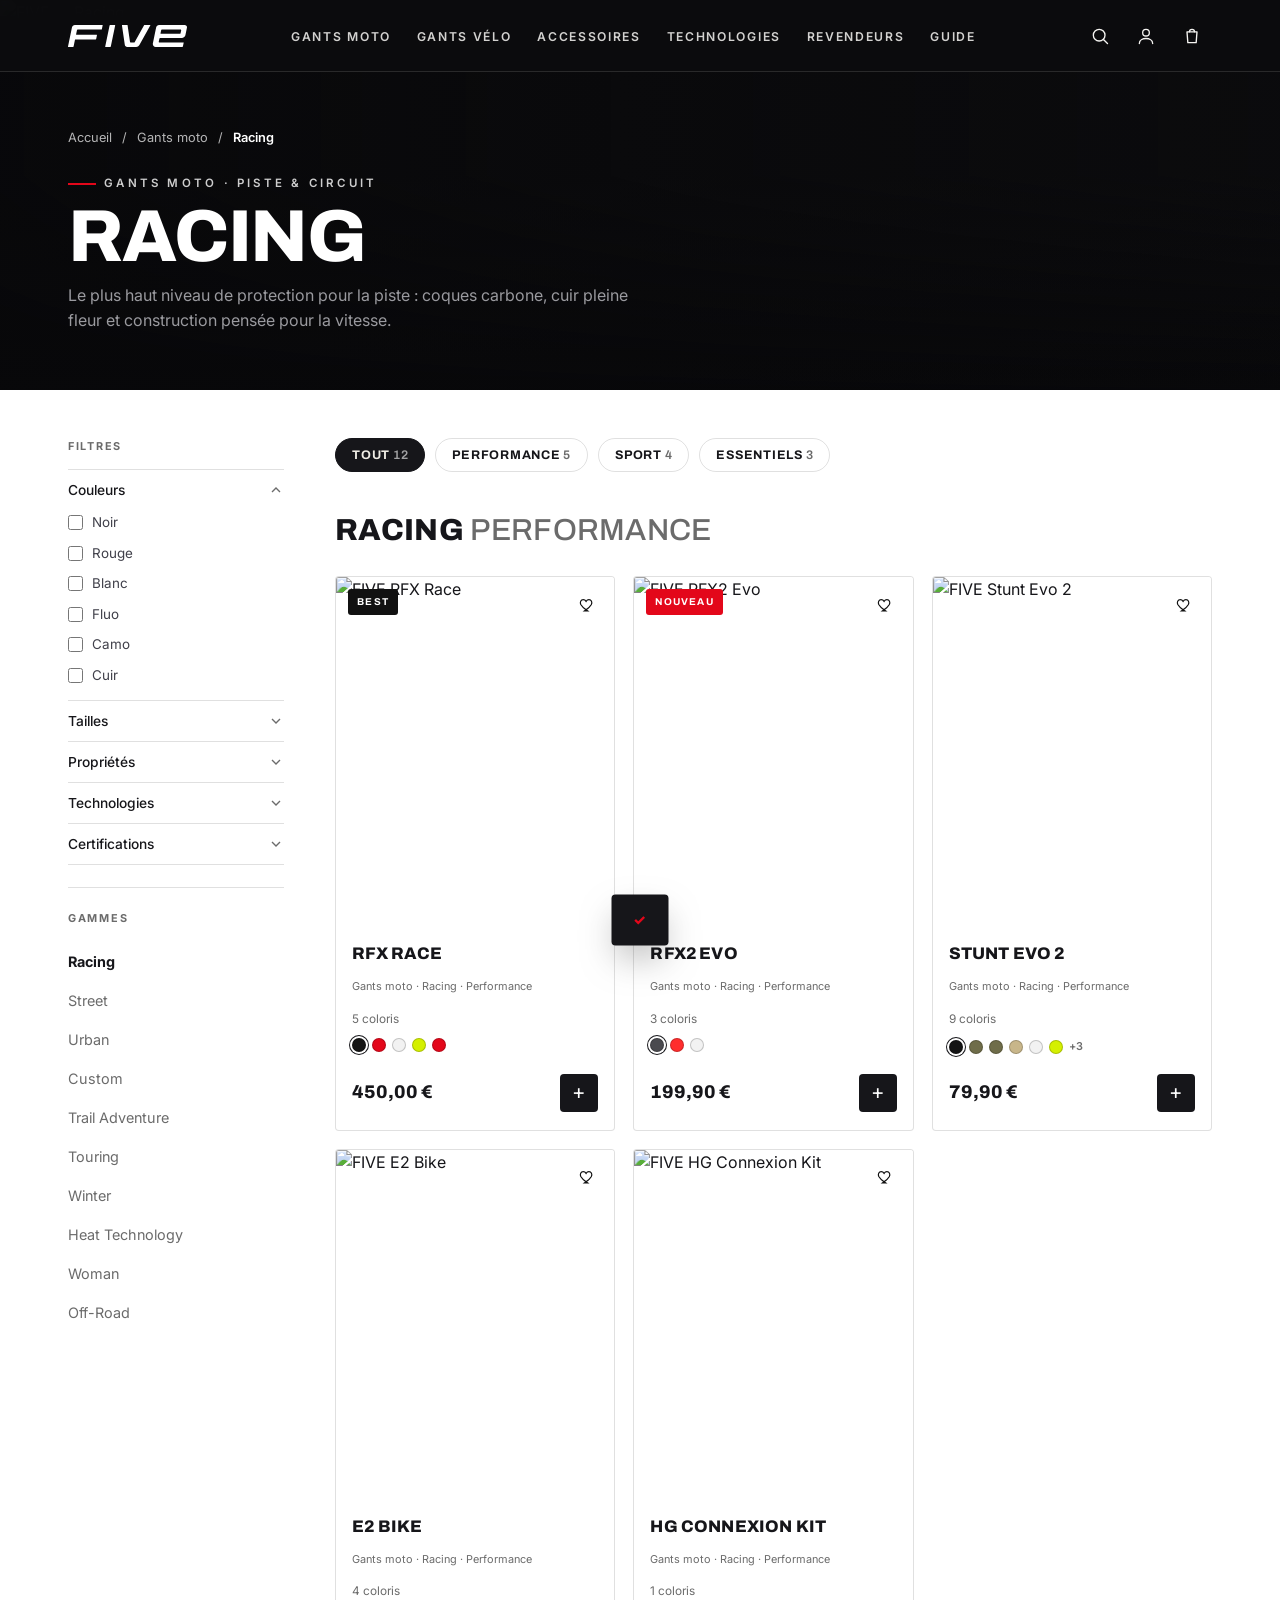
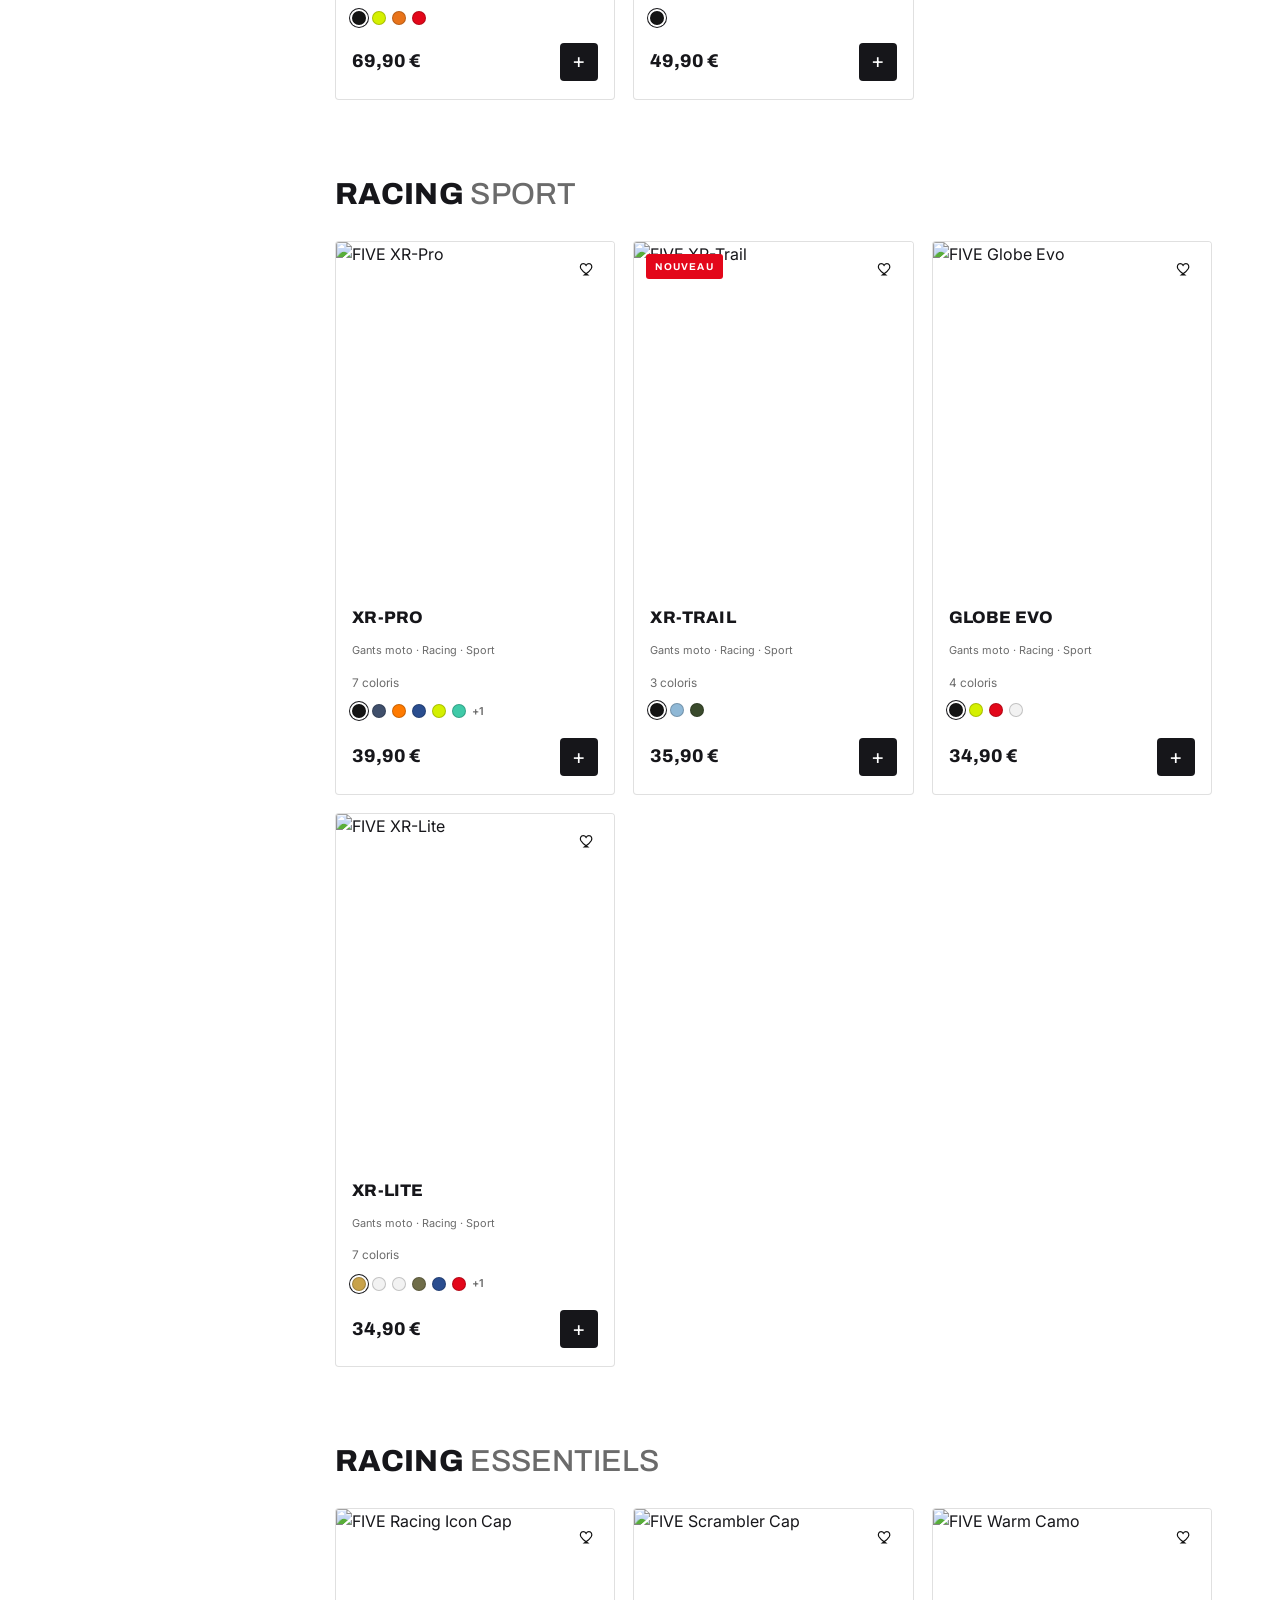
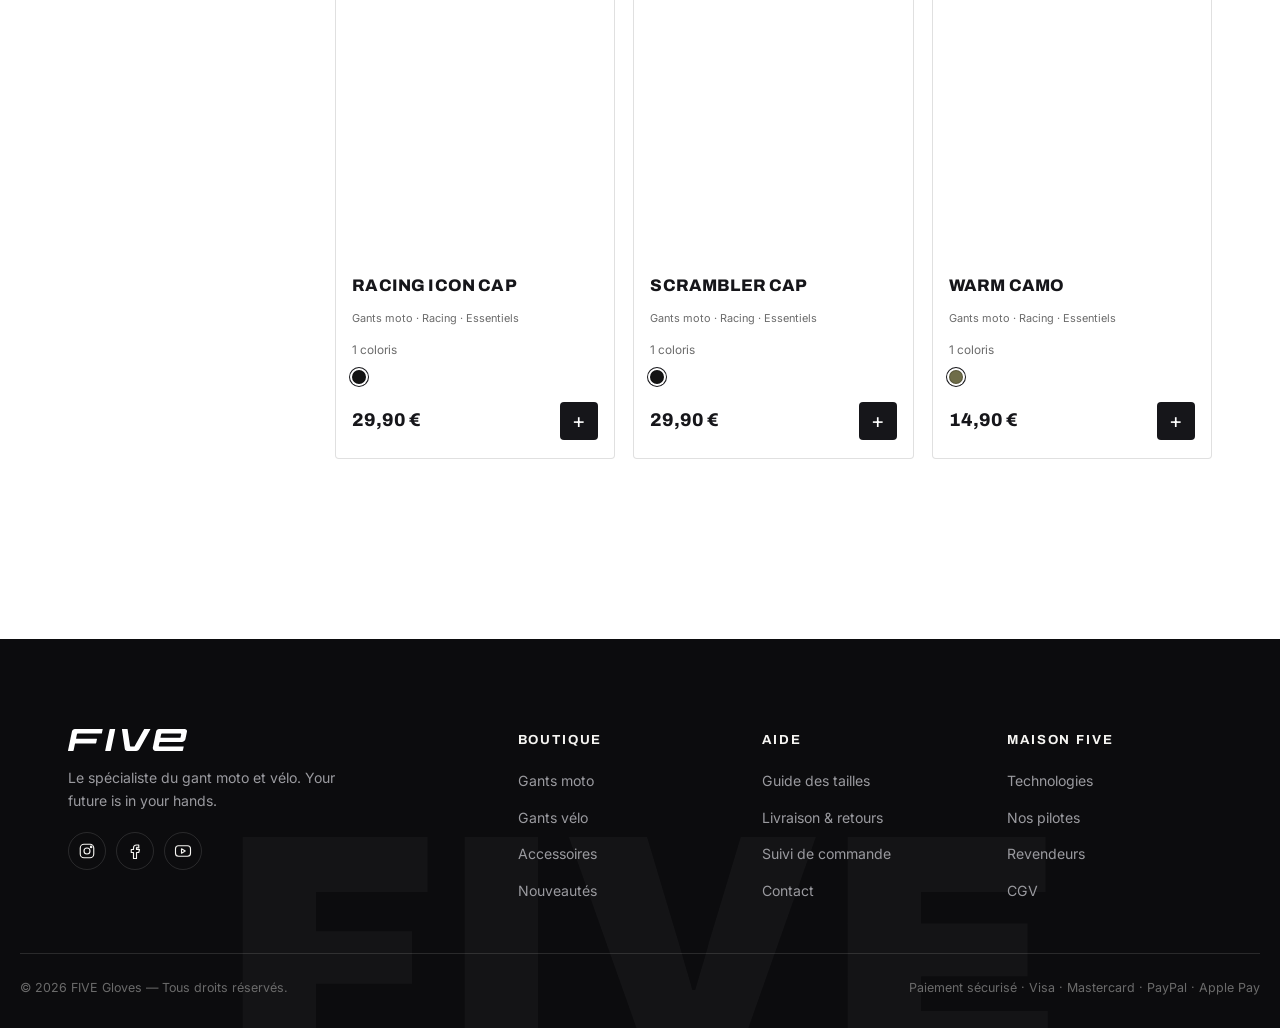
==== commit fa566a46: "ouais" ====
--- a/categorie.html
+++ b/categorie.html
@@ -13,7 +13,7 @@
   <!-- ============ HEADER ============ -->
   <header class="site-header is-solid" id="header">
     <div class="container header__inner">
-      <a href="index.html" class="logo" aria-label="FIVE accueil">FIVE</a>
+      <a href="index.html" class="logo" aria-label="FIVE accueil"><img src="assets/svg/five-logo_white.svg" alt="FIVE" height="22" /></a>
       <nav class="nav" id="primary-nav" aria-label="Navigation principale">
         <ul class="nav__list">
           <li><a href="index.html#terrain">Gants moto</a></li>
@@ -76,7 +76,7 @@
     <span class="footer__watermark" aria-hidden="true">FIVE</span>
     <div class="container footer__inner">
       <div class="footer__brand">
-        <a href="index.html" class="logo">FIVE</a>
+        <a href="index.html" class="logo"><img src="assets/svg/five-logo_white.svg" alt="FIVE" height="22" /></a>
         <p>Le spécialiste du gant moto et vélo. Your future is in your hands.</p>
         <div class="socials">
           <a href="#" aria-label="Instagram"><svg viewBox="0 0 24 24"><rect x="3" y="3" width="18" height="18" rx="5"/><circle cx="12" cy="12" r="4"/><circle cx="17.5" cy="6.5" r="1"/></svg></a>
--- a/assets/css/styles.css
+++ b/assets/css/styles.css
@@ -129,9 +129,13 @@
 .header__inner { display: flex; align-items: center; justify-content: space-between; gap: 24px; }
 
 .logo {
-  font-family: var(--font-display);
-  font-weight: 900; font-size: 1.5rem; letter-spacing: .06em;
-  color: var(--white);
+  display: flex;
+  align-items: center;
+}
+.logo img {
+  display: block;
+  height: 22px;
+  width: auto;
 }
 
 .nav__list { display: flex; gap: clamp(14px, 2vw, 30px); }
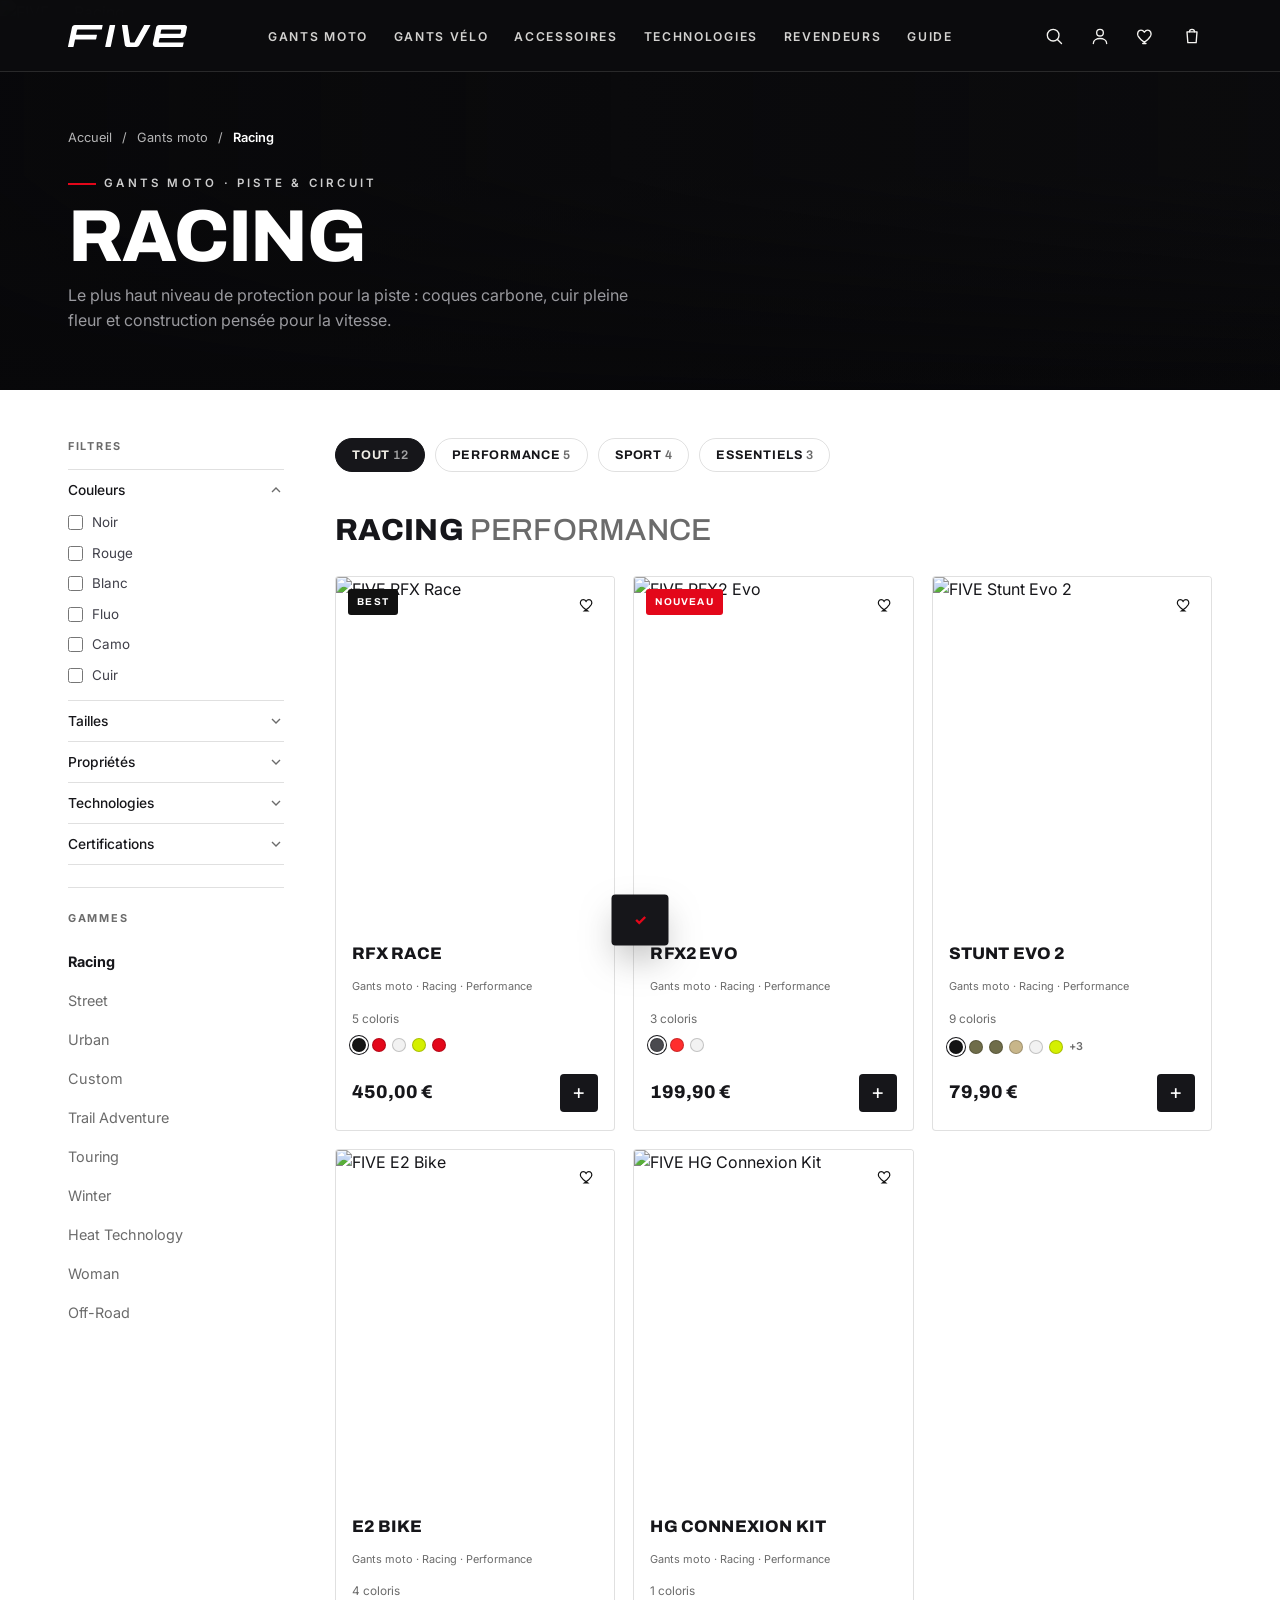
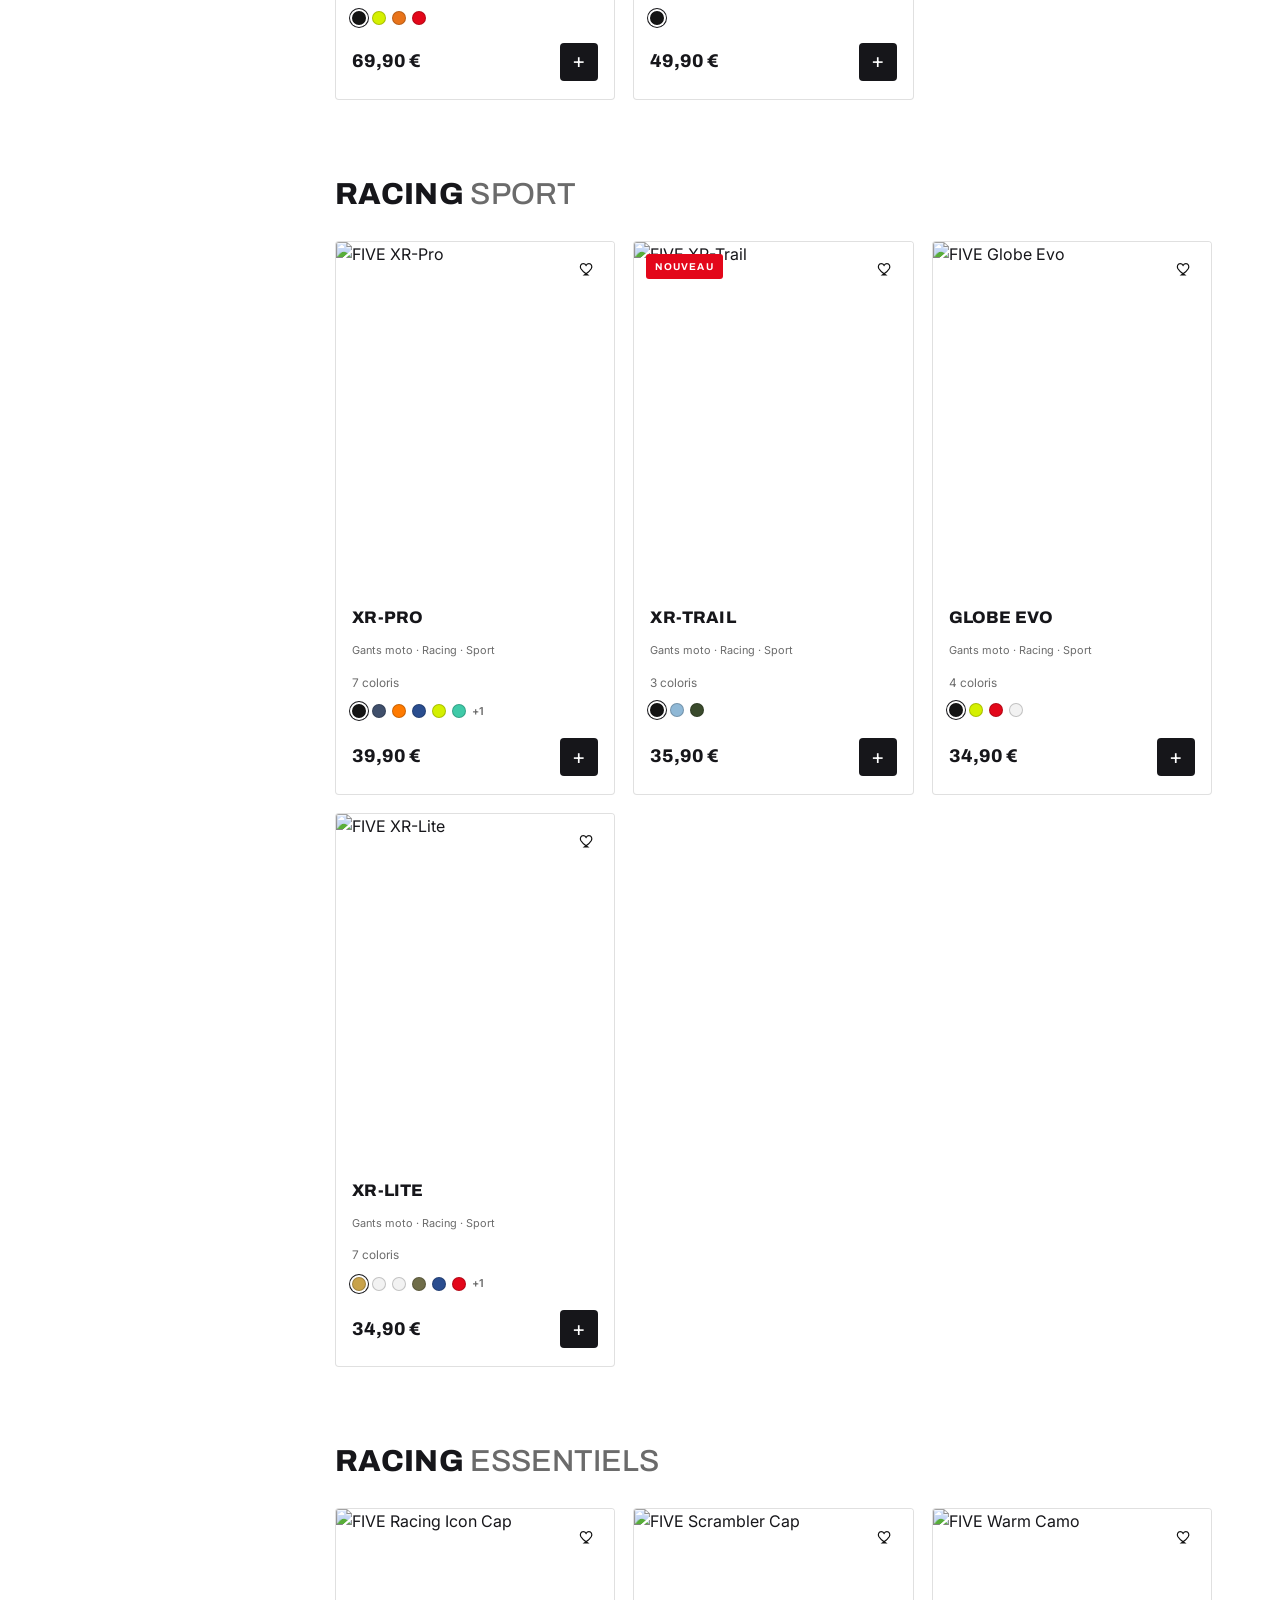
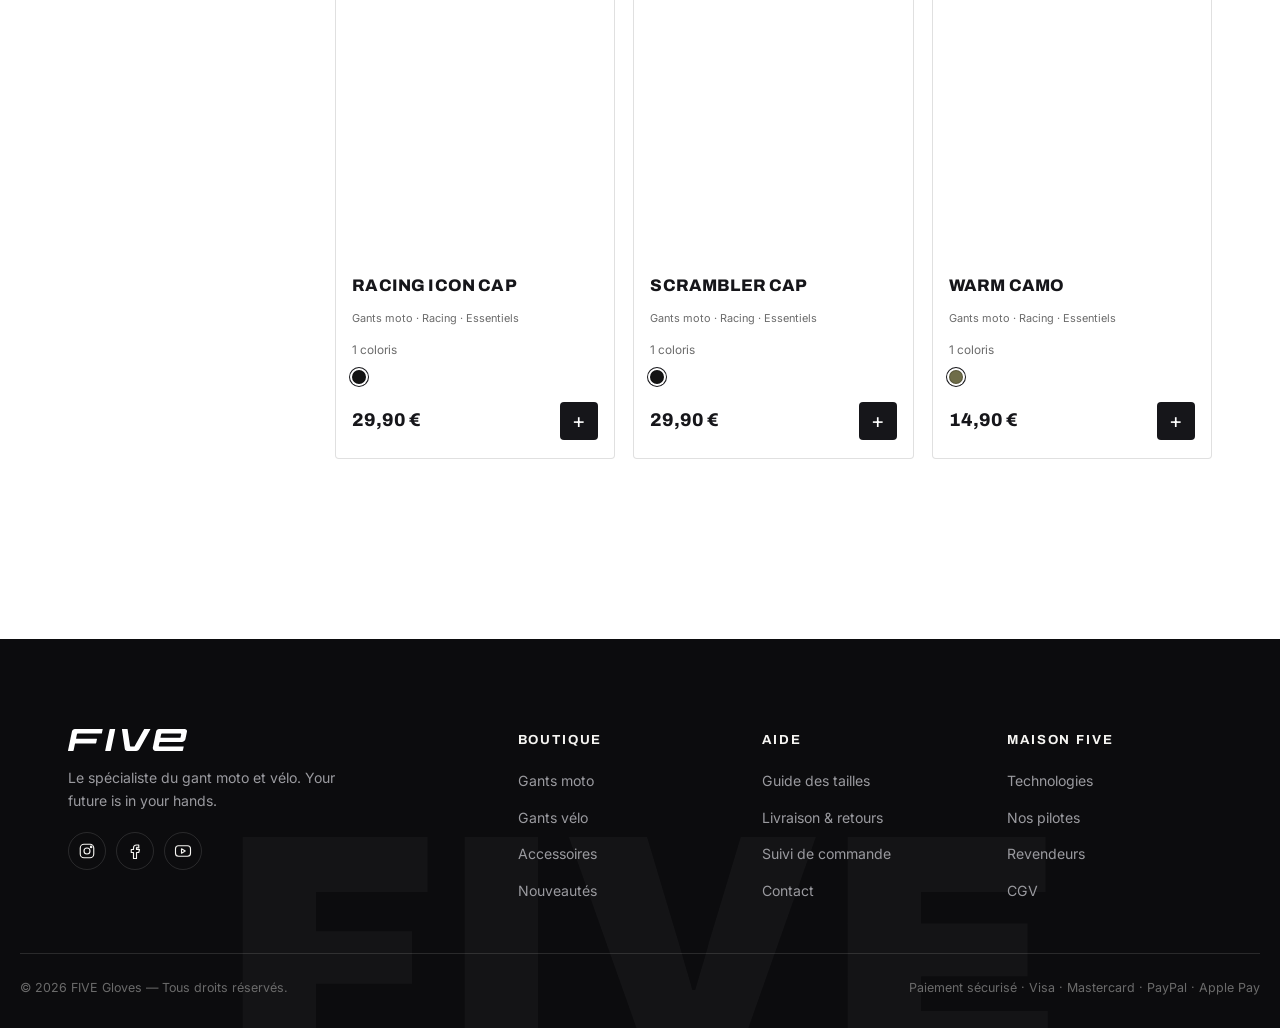
==== commit 230c8e42: "wish list et parcour d'achat" ====
--- a/categorie.html
+++ b/categorie.html
@@ -94,7 +94,7 @@
       </nav>
       <nav class="footer__col" aria-label="Maison Five">
         <h4>Maison Five</h4>
-        <ul><li><a href="index.html#techno">Technologies</a></li><li><a href="#">Nos pilotes</a></li><li><a href="#">Revendeurs</a></li><li><a href="#">CGV</a></li></ul>
+        <ul><li><a href="index.html#techno">Technologies</a></li><li><a href="team.html">Nos pilotes</a></li><li><a href="#">Revendeurs</a></li><li><a href="#">CGV</a></li></ul>
       </nav>
     </div>
     <div class="container footer__bottom">
@@ -107,6 +107,8 @@
 
   <script src="assets/js/data.js"></script>
   <script src="assets/js/cart.js"></script>
+  <script src="assets/js/wishlist.js"></script>
+  <script src="assets/js/search.js"></script>
   <script src="assets/js/nav.js"></script>
   <script src="assets/js/categorie.js"></script>
 </body>
--- a/assets/css/styles.css
+++ b/assets/css/styles.css
@@ -145,11 +145,12 @@
   transition: opacity .2s;
 }
 .nav__list a::after {
-  content: ""; position: absolute; left: 0; bottom: 0; width: 0; height: 2px; background: var(--red);
-  transition: width .3s var(--ease);
+  content: ""; position: absolute; left: 0; bottom: 0; width: 100%; height: 2px; background: var(--red);
+  transform: scaleX(0); transform-origin: left;
+  transition: transform .3s var(--ease);
 }
 .nav__list a:hover { opacity: 1; }
-.nav__list a:hover::after { width: 100%; }
+.nav__list a:hover::after { transform: scaleX(1); }
 
 .header__actions { display: flex; align-items: center; gap: 6px; }
 .icon-btn {
@@ -1015,9 +1016,9 @@
   display: inline-flex; align-items: center; gap: .5em; padding: 5px 0; width: 100%;
   font-size: .9rem; color: rgba(255,255,255,.66); transition: color .2s var(--ease), transform .2s var(--ease);
 }
-.mega__list a::before { content: ""; width: 0; height: 1px; background: var(--red); transition: width .25s var(--ease); }
+.mega__list a::before { content: ""; flex-shrink: 0; width: 12px; height: 1px; background: var(--red); transform: scaleX(0); transform-origin: left; transition: transform .25s var(--ease); }
 .mega__list a:hover { color: #fff; }
-.mega__list a:hover::before { width: 12px; }
+.mega__list a:hover::before { transform: scaleX(1); }
 
 /* preview dynamique */
 .mega__preview {
@@ -1046,6 +1047,416 @@
 @media (max-width: 900px) {
   .nav-mega { display: none; }   /* méga-menu desktop uniquement */
 }
+
+/* ============================================================
+   LA TEAM FIVE
+   ============================================================ */
+.team { background: var(--black); padding: clamp(70px, 10vw, 130px) 0 clamp(50px, 7vw, 90px); }
+
+.team-viewport { padding-block: 28px; margin-top: 48px; }
+.team-track {
+  display: flex; gap: 18px;
+  overflow-x: auto; scroll-snap-type: x mandatory;
+  scrollbar-width: none;
+  padding-left: max(var(--gutter), calc((100vw - 1240px) / 2 + var(--gutter)));
+  padding-right: var(--gutter);
+}
+.team-track::-webkit-scrollbar { display: none; }
+
+/* flèches inversées pour fond sombre */
+.team-arrows .cat-arrow {
+  border-color: var(--line-dark); background: rgba(255,255,255,.06); color: var(--white);
+}
+.team-arrows .cat-arrow:hover { background: var(--red); border-color: var(--red); color: #fff; }
+
+/* ---- carte athlète : image-forward, révélation au survol ---- */
+.team-card {
+  position: relative; flex: 0 0 clamp(260px, 22vw, 320px); aspect-ratio: 4/5;
+  scroll-snap-align: start; overflow: hidden; border-radius: var(--radius);
+  background: #111113; display: flex; align-items: flex-end; isolation: isolate;
+}
+.team-card__img {
+  position: absolute; inset: 0; z-index: 0; width: 100%; height: 100%;
+  object-fit: cover; object-position: center 18%; transition: transform .8s var(--ease);
+}
+.team-card:hover .team-card__img { transform: scale(1.05); }
+.team-card::after {
+  content: ''; position: absolute; inset: 0; z-index: 1; pointer-events: none;
+  background: linear-gradient(to top, rgba(8,8,10,.96) 8%, rgba(8,8,10,.32) 44%, transparent 70%);
+  transition: background .45s var(--ease);
+}
+.team-card:hover::after, .team-card:focus-within::after {
+  background: linear-gradient(to top, rgba(8,8,10,.97) 22%, rgba(8,8,10,.72) 62%, rgba(8,8,10,.15) 100%);
+}
+
+.team-card__content { position: relative; z-index: 2; width: 100%; padding: 20px; }
+.team-card__country {
+  display: block; font-size: .58rem; font-weight: 700; letter-spacing: .22em; text-transform: uppercase;
+  color: var(--red); margin-bottom: 6px;
+}
+.team-card__name {
+  display: block; font-family: var(--font-display); font-weight: 800; font-size: 1.2rem;
+  text-transform: uppercase; color: var(--white); line-height: 1;
+}
+
+.team-card__reveal {
+  max-height: 0; opacity: 0; overflow: hidden; margin-top: 0;
+  transition: max-height .5s var(--ease), opacity .4s var(--ease), margin-top .45s var(--ease);
+}
+.team-card:hover .team-card__reveal, .team-card:focus-within .team-card__reveal { max-height: 320px; opacity: 1; margin-top: 15px; }
+
+.team-card__achievements { list-style: none; padding: 0; margin: 0 0 16px; display: flex; flex-direction: column; gap: 7px; }
+.team-card__achievements li { font-size: .76rem; color: rgba(255,255,255,.74); padding-left: 15px; position: relative; line-height: 1.4; }
+.team-card__achievements li::before { content: ''; position: absolute; left: 0; top: .5em; width: 5px; height: 5px; border-radius: 50%; background: var(--red); }
+
+.team-card__foot { display: flex; align-items: center; justify-content: space-between; gap: 12px; border-top: 1px solid rgba(255,255,255,.16); padding-top: 14px; }
+.team-card__glove { display: flex; flex-direction: column; gap: 2px; }
+.team-card__glove-lbl { font-size: .54rem; font-weight: 600; letter-spacing: .18em; text-transform: uppercase; color: rgba(255,255,255,.5); }
+.team-card__glove-name { font-family: var(--font-display); font-size: .74rem; font-weight: 700; letter-spacing: .05em; text-transform: uppercase; color: #fff; display: inline-flex; align-items: center; gap: 6px; }
+.team-card__glove:hover .team-card__glove-name { color: var(--red); }
+.team-card__glove-name .arrow { display: inline-block; transition: transform .2s var(--ease); }
+.team-card__glove:hover .team-card__glove-name .arrow { transform: translateX(3px); }
+
+.team-card__socials { display: flex; gap: 8px; }
+.team-card__socials a { width: 30px; height: 30px; display: grid; place-items: center; border-radius: 50%; border: 1px solid rgba(255,255,255,.22); transition: background .2s, border-color .2s; }
+.team-card__socials a:hover { background: var(--red); border-color: var(--red); }
+.team-card__socials svg { width: 13px; height: 13px; fill: none; stroke: #fff; stroke-width: 1.7; stroke-linecap: round; stroke-linejoin: round; }
+
+/* ---- contrôles ---- */
+.team-nav { display: flex; align-items: center; justify-content: space-between; margin-top: 28px; }
+.team-counter {
+  font-family: var(--font-display); font-size: .66rem; font-weight: 700;
+  letter-spacing: .24em; text-transform: uppercase; color: rgba(255,255,255,.26);
+}
+.team-arrows { display: flex; gap: 8px; }
+
+@media (max-width: 600px) {
+  .team-card { flex: 0 0 82vw; aspect-ratio: 3/4; }
+  .team-card__reveal { max-height: 320px; opacity: 1; margin-top: 14px; }
+  .team-viewport { padding-block: 18px; margin-top: 32px; }
+}
 @media (prefers-reduced-motion: reduce) {
   .mega.is-active .mega__group, .mega.is-active .mega__preview { animation: none; }
 }
+
+/* ============================================================
+   PAGE TEAM — hero + grille athlètes
+   ============================================================ */
+
+/* --- héro --- */
+.tpg-hero {
+  position: relative; overflow: hidden; background: #0c0c0e;
+  min-height: clamp(520px, 80vh, 780px);
+  display: flex; padding-top: var(--header-h);
+}
+.tpg-hero__bg {
+  position: absolute; inset: 0; z-index: 0; width: 100%; height: 100%;
+  object-fit: cover; object-position: center 28%;
+}
+.tpg-hero__veil {
+  position: absolute; inset: 0; z-index: 1;
+  background:
+    linear-gradient(90deg, rgba(8,8,10,.86) 0%, rgba(8,8,10,.35) 52%, rgba(8,8,10,.12) 100%),
+    linear-gradient(0deg, rgba(8,8,10,.96) 0%, rgba(8,8,10,.25) 45%, transparent 72%);
+}
+.tpg-hero__inner {
+  position: relative; z-index: 2; width: 100%;
+  display: flex; flex-direction: column; justify-content: space-between;
+  padding-block: clamp(22px, 3vw, 38px) clamp(34px, 5vw, 60px);
+}
+.tpg-hero__bottom {
+  display: flex; align-items: flex-end; justify-content: space-between;
+  gap: clamp(28px, 5vw, 60px); flex-wrap: wrap; margin-top: clamp(40px, 10vw, 120px);
+}
+.tpg-hero__intro { max-width: 640px; }
+.tpg-hero__title {
+  font-family: var(--font-display); font-weight: 900;
+  font-size: clamp(3.2rem, 9vw, 7rem);
+  text-transform: uppercase; line-height: .9; letter-spacing: -.03em;
+  color: var(--white); margin: .14em 0 .28em;
+}
+.tpg-hero__title em { font-style: italic; color: var(--red); }
+.tpg-hero__lead { max-width: 48ch; color: rgba(255,255,255,.78); font-size: 1.02rem; }
+
+/* --- onglets (soulignement éditorial) --- */
+.tpg-tabs { display: inline-flex; gap: clamp(20px, 3vw, 36px); border-bottom: 1px solid rgba(255,255,255,.18); }
+.tpg-tab {
+  position: relative; padding: 0 0 14px; white-space: nowrap;
+  font-family: var(--font-display); font-weight: 800; font-size: .92rem;
+  letter-spacing: .12em; text-transform: uppercase; color: rgba(255,255,255,.5);
+  transition: color .22s var(--ease);
+}
+.tpg-tab span { font-size: .72em; font-weight: 700; opacity: .55; margin-left: 3px; }
+.tpg-tab::after {
+  content: ''; position: absolute; left: 0; bottom: -1px; width: 0; height: 2px;
+  background: var(--red); transition: width .3s var(--ease);
+}
+.tpg-tab:hover { color: var(--white); }
+.tpg-tab.is-active { color: #fff; }
+.tpg-tab.is-active::after { width: 100%; }
+
+/* --- section principale --- */
+.tpg-main {
+  background: var(--black-soft);
+  padding: clamp(44px, 6vw, 80px) 0 clamp(60px, 9vw, 110px);
+}
+.tpg-bar {
+  display: flex; align-items: baseline; gap: 10px;
+  margin-bottom: clamp(28px, 3.5vw, 44px);
+}
+.tpg-bar__num {
+  font-family: var(--font-display); font-weight: 800; font-size: 1.1rem;
+  color: var(--red); line-height: 1;
+}
+.tpg-bar__lbl {
+  font-size: .65rem; font-weight: 600; letter-spacing: .2em;
+  text-transform: uppercase; color: rgba(255,255,255,.28);
+}
+
+/* --- grille --- */
+.tpg-grid {
+  display: grid;
+  grid-template-columns: repeat(3, 1fr);
+  gap: clamp(14px, 1.8vw, 22px);
+  transition: opacity .18s ease;
+}
+.tpg-grid.is-fading { opacity: 0; }
+
+/* --- carte athlète : image-forward, révélation au survol --- */
+.tpg-card {
+  position: relative; aspect-ratio: 4/5; overflow: hidden; border-radius: var(--radius);
+  background: #111113; display: flex; align-items: flex-end; isolation: isolate;
+  opacity: 0; transform: translateY(18px);
+}
+.tpg-card.is-in { animation: tpgIn .55s var(--ease) both; animation-delay: calc(var(--i, 0) * 45ms); }
+@keyframes tpgIn { from { opacity: 0; transform: translateY(18px); } to { opacity: 1; transform: none; } }
+
+.tpg-card__img {
+  position: absolute; inset: 0; z-index: 0; width: 100%; height: 100%;
+  object-fit: cover; object-position: center 22%;
+  transition: transform .8s var(--ease);
+}
+.tpg-card:hover .tpg-card__img { transform: scale(1.05); }
+.tpg-card::after {
+  content: ''; position: absolute; inset: 0; z-index: 1; pointer-events: none;
+  background: linear-gradient(to top, rgba(8,8,10,.96) 8%, rgba(8,8,10,.32) 44%, transparent 70%);
+  transition: background .45s var(--ease);
+}
+.tpg-card:hover::after, .tpg-card:focus-within::after {
+  background: linear-gradient(to top, rgba(8,8,10,.97) 22%, rgba(8,8,10,.72) 62%, rgba(8,8,10,.15) 100%);
+}
+
+.tpg-card__idx {
+  position: absolute; top: 16px; right: 18px; z-index: 2;
+  font-family: var(--font-display); font-weight: 900; font-size: .95rem; letter-spacing: .05em;
+  color: rgba(255,255,255,.4);
+}
+
+.tpg-card__content { position: relative; z-index: 2; width: 100%; padding: clamp(18px, 2vw, 24px); }
+.tpg-card__tag { display: block; font-size: .58rem; font-weight: 700; letter-spacing: .2em; text-transform: uppercase; color: var(--red); margin-bottom: 6px; }
+.tpg-card__name { display: block; font-family: var(--font-display); font-weight: 800; text-transform: uppercase; font-size: clamp(1.2rem, 1.5vw, 1.55rem); line-height: 1; color: #fff; }
+
+.tpg-card__reveal {
+  max-height: 0; opacity: 0; overflow: hidden; margin-top: 0;
+  transition: max-height .5s var(--ease), opacity .4s var(--ease), margin-top .45s var(--ease);
+}
+.tpg-card:hover .tpg-card__reveal, .tpg-card:focus-within .tpg-card__reveal { max-height: 340px; opacity: 1; margin-top: 16px; }
+
+.tpg-card__achievements { display: flex; flex-direction: column; gap: 7px; margin-bottom: 16px; }
+.tpg-card__achievements li { font-size: .78rem; color: rgba(255,255,255,.74); padding-left: 15px; position: relative; line-height: 1.4; }
+.tpg-card__achievements li::before { content: ''; position: absolute; left: 0; top: .5em; width: 5px; height: 5px; border-radius: 50%; background: var(--red); }
+
+.tpg-card__foot { display: flex; align-items: center; justify-content: space-between; gap: 12px; border-top: 1px solid rgba(255,255,255,.16); padding-top: 14px; }
+.tpg-card__glove { display: flex; flex-direction: column; gap: 2px; }
+.tpg-card__glove-label { font-size: .54rem; font-weight: 600; letter-spacing: .18em; text-transform: uppercase; color: rgba(255,255,255,.5); }
+.tpg-card__glove-name { font-family: var(--font-display); font-size: .74rem; font-weight: 700; letter-spacing: .05em; text-transform: uppercase; color: #fff; display: inline-flex; align-items: center; gap: 6px; }
+.tpg-card__glove:hover .tpg-card__glove-name { color: var(--red); }
+.tpg-card__glove-name .arrow { display: inline-block; transition: transform .2s var(--ease); }
+.tpg-card__glove:hover .tpg-card__glove-name .arrow { transform: translateX(3px); }
+
+.tpg-card__socials { display: flex; gap: 8px; }
+.tpg-card__socials a { width: 30px; height: 30px; display: grid; place-items: center; border-radius: 50%; border: 1px solid rgba(255,255,255,.22); transition: background .2s, border-color .2s; }
+.tpg-card__socials a:hover { background: var(--red); border-color: var(--red); }
+.tpg-card__socials svg { width: 13px; height: 13px; fill: none; stroke: #fff; stroke-width: 1.7; stroke-linecap: round; stroke-linejoin: round; }
+
+/* responsive */
+@media (max-width: 1024px) { .tpg-grid { grid-template-columns: repeat(2, 1fr); } }
+@media (max-width: 560px)  {
+  .tpg-grid { grid-template-columns: 1fr; }
+  .tpg-card { aspect-ratio: 3/4; }
+  .tpg-card__reveal { max-height: 340px; opacity: 1; margin-top: 14px; } /* pas de survol au tactile */
+  .tpg-hero__title { font-size: clamp(3rem, 13vw, 4.2rem); }
+  .tpg-tab { padding: 10px 24px; }
+}
+@media (prefers-reduced-motion: reduce) {
+  .tpg-card.is-in { animation: none; opacity: 1; transform: none; }
+}
+
+/* ============================================================
+   CHECKOUT — tunnel de commande
+   ============================================================ */
+.page-checkout { background: #fff; }
+.co-header .header__inner { justify-content: space-between; gap: 16px; }
+.co-header__back { font-size: .8rem; color: rgba(255,255,255,.6); transition: color .2s; }
+.co-header__back:hover { color: #fff; }
+.co-header__secure { display: inline-flex; align-items: center; gap: 8px; font-size: .72rem; font-weight: 600; letter-spacing: .1em; text-transform: uppercase; color: rgba(255,255,255,.6); }
+.co-header__secure svg { width: 16px; height: 16px; fill: none; stroke: var(--red); stroke-width: 1.6; stroke-linecap: round; stroke-linejoin: round; }
+
+.checkout { color: var(--ink); padding-bottom: clamp(50px, 8vw, 90px); min-height: 70vh; }
+.co-layout { display: grid; grid-template-columns: 1.35fr 380px; gap: clamp(30px, 4vw, 64px); align-items: start; }
+.co-layout[hidden] { display: none; }
+.co-title { font-family: var(--font-display); font-weight: 900; text-transform: uppercase; font-size: clamp(1.8rem, 3vw, 2.4rem); margin-bottom: 24px; }
+
+/* blocs & champs */
+.co-block { padding: 28px 0; border-top: 1px solid var(--line-light); }
+.co-block:first-of-type { border-top: 0; padding-top: 0; }
+.co-step { display: flex; align-items: center; gap: 12px; font-family: var(--font-display); font-weight: 800; text-transform: uppercase; font-size: 1.05rem; margin-bottom: 20px; }
+.co-step span { width: 26px; height: 26px; border-radius: 50%; background: var(--ink); color: #fff; display: grid; place-items: center; font-size: .8rem; }
+.co-row { display: flex; gap: 16px; flex-wrap: wrap; }
+.co-field { flex: 1; min-width: 140px; margin-bottom: 16px; }
+.co-field--sm { max-width: 150px; }
+.co-field label { display: block; font-size: .7rem; font-weight: 600; letter-spacing: .08em; text-transform: uppercase; color: var(--muted-dark); margin-bottom: 7px; }
+.co-field input, .co-field select { width: 100%; padding: 13px 14px; border: 1px solid var(--line-light); border-radius: var(--radius); font-family: var(--font-body); font-size: .95rem; color: var(--ink); background: #fff; transition: border-color .2s; }
+.co-field input:focus, .co-field select:focus { outline: none; border-color: var(--ink); }
+.co-field input.is-invalid { border-color: var(--red); background: rgba(227,7,26,.04); }
+.co-sublabel { font-size: .7rem; font-weight: 600; letter-spacing: .08em; text-transform: uppercase; color: var(--muted-dark); margin: 22px 0 10px; }
+
+/* livraison */
+.co-ship { display: flex; flex-direction: column; gap: 10px; }
+.co-ship__opt { display: flex; align-items: center; gap: 14px; padding: 14px 16px; border: 1px solid var(--line-light); border-radius: var(--radius); cursor: pointer; transition: border-color .2s, box-shadow .2s; }
+.co-ship__opt.is-active { border-color: var(--ink); box-shadow: inset 0 0 0 1px var(--ink); }
+.co-ship__opt input { accent-color: var(--red); width: 16px; height: 16px; }
+.co-ship__main { flex: 1; display: flex; flex-direction: column; gap: 2px; }
+.co-ship__main strong { font-size: .92rem; }
+.co-ship__main small { color: var(--muted-dark); font-size: .78rem; }
+.co-ship__price { font-family: var(--font-display); font-weight: 800; font-size: .95rem; }
+
+/* paiement */
+.co-pay-methods { display: flex; gap: 10px; margin-bottom: 18px; flex-wrap: wrap; }
+.co-pay-method { padding: 11px 22px; border: 1px solid var(--line-light); border-radius: 40px; font-family: var(--font-display); font-weight: 700; font-size: .78rem; letter-spacing: .06em; text-transform: uppercase; color: var(--ink); transition: all .2s; }
+.co-pay-method.is-active { background: var(--ink); color: var(--cream); border-color: var(--ink); }
+.co-card[hidden], .co-paypal[hidden] { display: none; }
+.co-paypal { color: var(--muted-dark); font-size: .9rem; padding: 6px 0; }
+
+.co-error { color: var(--red); font-size: .85rem; min-height: 1.1em; margin: 6px 0 10px; }
+.co-submit { width: 100%; justify-content: center; margin-top: 4px; }
+.co-reassure { text-align: center; font-size: .76rem; color: var(--muted-dark); margin-top: 14px; }
+
+/* résumé */
+.co-summary { position: sticky; top: calc(var(--header-h) + 20px); background: #f4f1ec; border-radius: var(--radius); padding: 24px; align-self: start; }
+.co-summary__title { font-family: var(--font-display); font-weight: 800; text-transform: uppercase; font-size: 1.1rem; letter-spacing: .04em; margin-bottom: 18px; }
+.co-summary__items { display: flex; flex-direction: column; gap: 14px; margin-bottom: 18px; max-height: 320px; overflow-y: auto; }
+.co-line { display: grid; grid-template-columns: 52px 1fr auto; gap: 12px; align-items: center; }
+.co-line__media { position: relative; width: 52px; height: 62px; background: #fff; border-radius: 4px; overflow: hidden; }
+.co-line__media img { width: 100%; height: 100%; object-fit: contain; padding: 6%; }
+.co-line__qty { position: absolute; top: -6px; right: -6px; min-width: 18px; height: 18px; padding: 0 4px; background: var(--ink); color: #fff; border-radius: 9px; font-size: .62rem; font-weight: 700; display: grid; place-items: center; }
+.co-line__name { display: block; font-family: var(--font-display); font-weight: 700; text-transform: uppercase; font-size: .82rem; line-height: 1.1; }
+.co-line__meta { color: var(--muted-dark); font-size: .74rem; }
+.co-line__price { font-family: var(--font-display); font-weight: 800; font-size: .9rem; }
+.co-summary__rows { border-top: 1px solid var(--line-light); padding-top: 16px; }
+
+/* confirmation */
+.co-confirm { max-width: 620px; margin: 0 auto; text-align: center; padding: clamp(30px, 6vw, 70px) 0 clamp(60px, 9vw, 100px); }
+.co-confirm[hidden] { display: none; }
+.co-confirm__icon svg { width: 64px; height: 64px; fill: none; stroke: var(--red); stroke-width: 1.4; stroke-linecap: round; stroke-linejoin: round; margin: 0 auto 22px; }
+.co-confirm__title { font-family: var(--font-display); font-weight: 900; text-transform: uppercase; font-size: clamp(2rem, 5vw, 3rem); margin: 8px 0 16px; }
+.co-confirm__lead { color: var(--muted-dark); max-width: 48ch; margin: 0 auto; }
+.co-confirm__total { font-family: var(--font-display); font-weight: 800; font-size: 1.2rem; margin: 18px 0 26px; }
+.co-confirm__actions { display: flex; gap: 12px; justify-content: center; flex-wrap: wrap; }
+.btn--ghost-dark { --fg: var(--ink); border-color: var(--line-light); }
+.btn--ghost-dark:hover { --bg: rgba(0,0,0,.05); border-color: var(--ink); }
+
+.co-empty { text-align: center; padding: clamp(50px, 10vw, 120px) 0; display: flex; flex-direction: column; align-items: center; gap: 12px; }
+.co-empty__title { font-family: var(--font-display); font-weight: 800; text-transform: uppercase; font-size: 1.6rem; }
+.co-empty p { color: var(--muted-dark); }
+.co-empty .btn { margin-top: 16px; }
+
+@media (max-width: 860px) {
+  .co-layout { grid-template-columns: 1fr; }
+  .co-summary { position: static; order: -1; }
+  .co-header__back { display: none; }
+}
+
+/* ---- checkout : bouton test + Payment Element façon Stripe ---- */
+.co-titlebar { display: flex; align-items: center; justify-content: space-between; gap: 16px; margin-bottom: 24px; flex-wrap: wrap; }
+.co-titlebar .co-title { margin-bottom: 0; }
+.co-fill {
+  font-family: var(--font-body); font-size: .76rem; font-weight: 600; letter-spacing: .04em;
+  color: var(--ink); background: #f0ede7; border: 1px dashed var(--muted-dark); border-radius: 40px;
+  padding: 8px 15px; transition: background .2s, border-color .2s;
+}
+.co-fill:hover { background: #e7e3da; border-color: var(--ink); }
+
+.co-field-lbl { font-size: .7rem; font-weight: 600; letter-spacing: .08em; text-transform: uppercase; color: var(--muted-dark); margin-bottom: 8px; }
+
+.stripe-card { border: 1px solid var(--line-light); border-radius: 8px; overflow: hidden; background: #fff; transition: border-color .18s, box-shadow .18s; }
+.stripe-card:focus-within { border-color: #635bff; box-shadow: 0 0 0 3px rgba(99,91,255,.18); }
+.stripe-row { display: flex; align-items: center; }
+.stripe-row + .stripe-row { border-top: 1px solid var(--line-light); }
+.stripe-row input { flex: 1; min-width: 0; border: 0; background: transparent; padding: 14px 14px; font-family: var(--font-body); font-size: .95rem; color: var(--ink); }
+.stripe-row input:focus { outline: none; }
+.stripe-row input::placeholder { color: #9a9a9f; }
+.stripe-row--split input + input { border-left: 1px solid var(--line-light); }
+.stripe-brands { display: flex; align-items: center; gap: 5px; padding-right: 12px; flex: 0 0 auto; }
+.stripe-brands svg { height: 20px; width: 30px; display: block; }
+.stripe-badge { display: flex; align-items: center; justify-content: center; gap: 7px; margin-top: 12px; font-size: .74rem; color: var(--muted-dark); }
+.stripe-badge svg { width: 13px; height: 13px; fill: none; stroke: var(--muted-dark); stroke-width: 1.7; stroke-linecap: round; stroke-linejoin: round; }
+.stripe-badge b { color: #635bff; font-weight: 800; letter-spacing: -.02em; }
+
+/* ============================================================
+   FAVORIS (header) + RECHERCHE (overlay) + PAGE FAVORIS
+   ============================================================ */
+/* cœur header */
+.icon-btn--wish { position: relative; }
+.wish-count {
+  position: absolute; top: 2px; right: 2px; min-width: 17px; height: 17px; padding: 0 4px;
+  background: var(--red); color: #fff; border-radius: 9px; font-size: .62rem; font-weight: 700;
+  display: grid; place-items: center; transform: scale(0); transition: transform .3s var(--ease);
+}
+.wish-count.is-visible { transform: scale(1); }
+
+/* ---- overlay recherche ---- */
+.search-overlay { position: fixed; inset: 0; z-index: 220; visibility: hidden; }
+.search-overlay.is-open { visibility: visible; }
+.search-backdrop { position: absolute; inset: 0; background: rgba(6,6,8,.6); opacity: 0; transition: opacity .35s var(--ease); backdrop-filter: blur(3px); }
+.search-overlay.is-open .search-backdrop { opacity: 1; }
+.search-panel {
+  position: absolute; top: 0; left: 0; right: 0; background: rgba(12,12,14,.98); backdrop-filter: blur(16px);
+  border-bottom: 1px solid var(--line-dark); box-shadow: 0 30px 60px -24px rgba(0,0,0,.8);
+  padding: clamp(20px,3vw,34px) 0 clamp(24px,3vw,36px);
+  transform: translateY(-100%); transition: transform .4s var(--ease);
+}
+.search-overlay.is-open .search-panel { transform: translateY(0); }
+.search-bar { display: flex; align-items: center; gap: 14px; border-bottom: 1px solid var(--line-dark); padding-bottom: 16px; }
+.search-bar__icon { width: 22px; height: 22px; flex: 0 0 auto; fill: none; stroke: var(--red); stroke-width: 1.8; stroke-linecap: round; }
+.search-bar input {
+  flex: 1; background: transparent; border: 0; color: #fff; font-family: var(--font-display); font-weight: 700;
+  font-size: clamp(1.1rem, 2.6vw, 1.8rem); text-transform: uppercase; letter-spacing: .01em;
+}
+.search-bar input:focus { outline: none; }
+.search-bar input::placeholder { color: rgba(255,255,255,.3); }
+.search-close { width: 40px; height: 40px; border-radius: 50%; color: #fff; font-size: 1.1rem; transition: background .2s; }
+.search-close:hover { background: rgba(255,255,255,.1); }
+.search-hint { font-size: .66rem; font-weight: 700; letter-spacing: .2em; text-transform: uppercase; color: var(--muted-light); margin: 18px 0 8px; }
+.search-results { display: flex; flex-direction: column; max-height: min(56vh, 460px); overflow-y: auto; }
+.search-item { display: grid; grid-template-columns: 56px 1fr auto; gap: 16px; align-items: center; padding: 12px 6px; border-radius: var(--radius); transition: background .2s; }
+.search-item:hover { background: rgba(255,255,255,.05); }
+.search-item__media { width: 56px; height: 62px; background: #fff; border-radius: 4px; overflow: hidden; }
+.search-item__media img { width: 100%; height: 100%; object-fit: contain; padding: 6%; }
+.search-item__name { display: block; font-family: var(--font-display); font-weight: 800; text-transform: uppercase; font-size: .95rem; color: #fff; }
+.search-item__cat { display: block; font-size: .74rem; color: var(--muted-light); margin-top: 2px; }
+.search-item__price { font-family: var(--font-display); font-weight: 800; color: #fff; }
+.search-empty { color: var(--muted-light); font-size: .95rem; padding: 20px 6px; }
+
+/* ---- page favoris ---- */
+.page-favoris { background: #fff; }
+.fav-page { color: var(--ink); min-height: 70vh; }
+.fav-page > .container { padding-bottom: clamp(50px, 8vw, 90px); }
+.fav-head { display: flex; align-items: baseline; gap: 16px; margin-bottom: clamp(24px, 4vw, 40px); }
+.fav-count { font-size: .85rem; font-weight: 600; letter-spacing: .12em; text-transform: uppercase; color: var(--muted-dark); }
+.fav-empty { text-align: center; padding: clamp(50px, 10vw, 120px) 0; display: flex; flex-direction: column; align-items: center; gap: 12px; }
+.fav-empty[hidden] { display: none; }
+.fav-empty__heart svg { width: 56px; height: 56px; fill: none; stroke: var(--line-light); stroke-width: 1.4; margin-bottom: 8px; }
+.fav-empty__title { font-family: var(--font-display); font-weight: 800; text-transform: uppercase; font-size: 1.6rem; }
+.fav-empty p { color: var(--muted-dark); }
+.fav-empty .btn { margin-top: 16px; }
